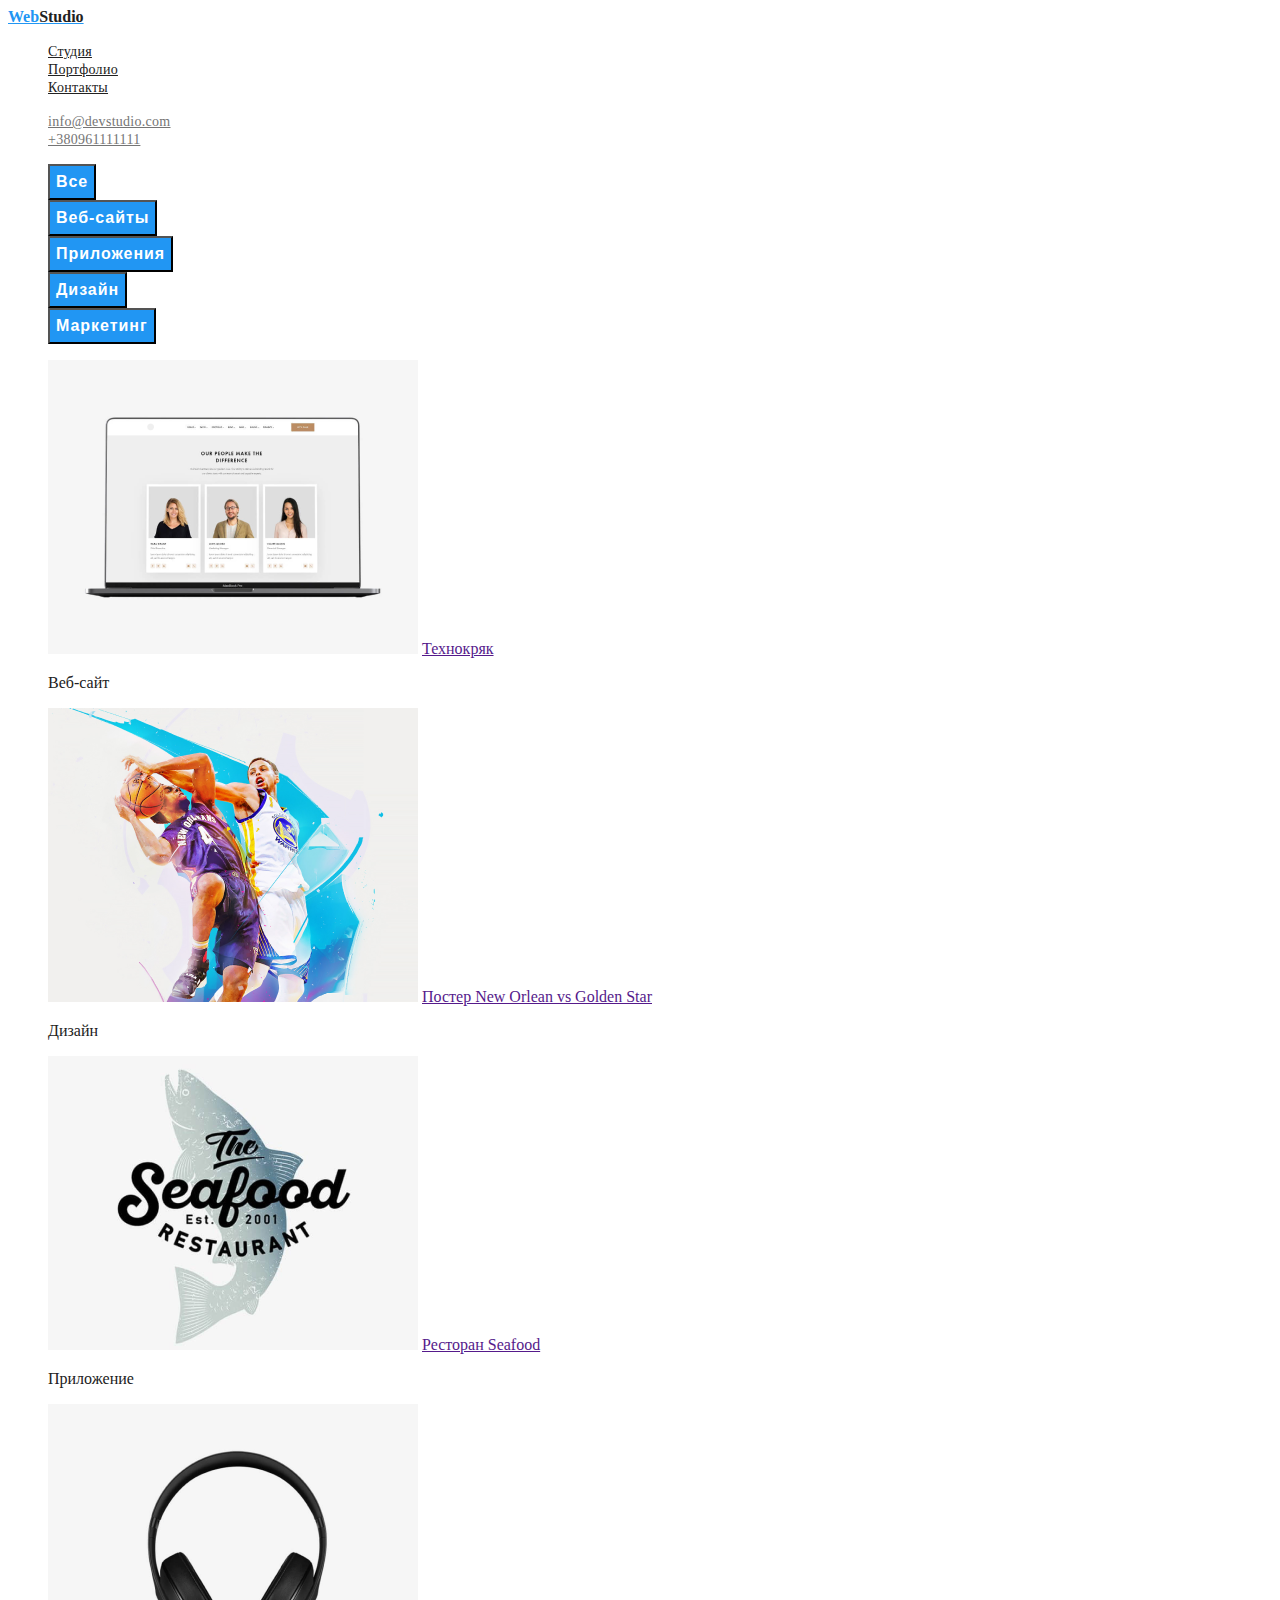
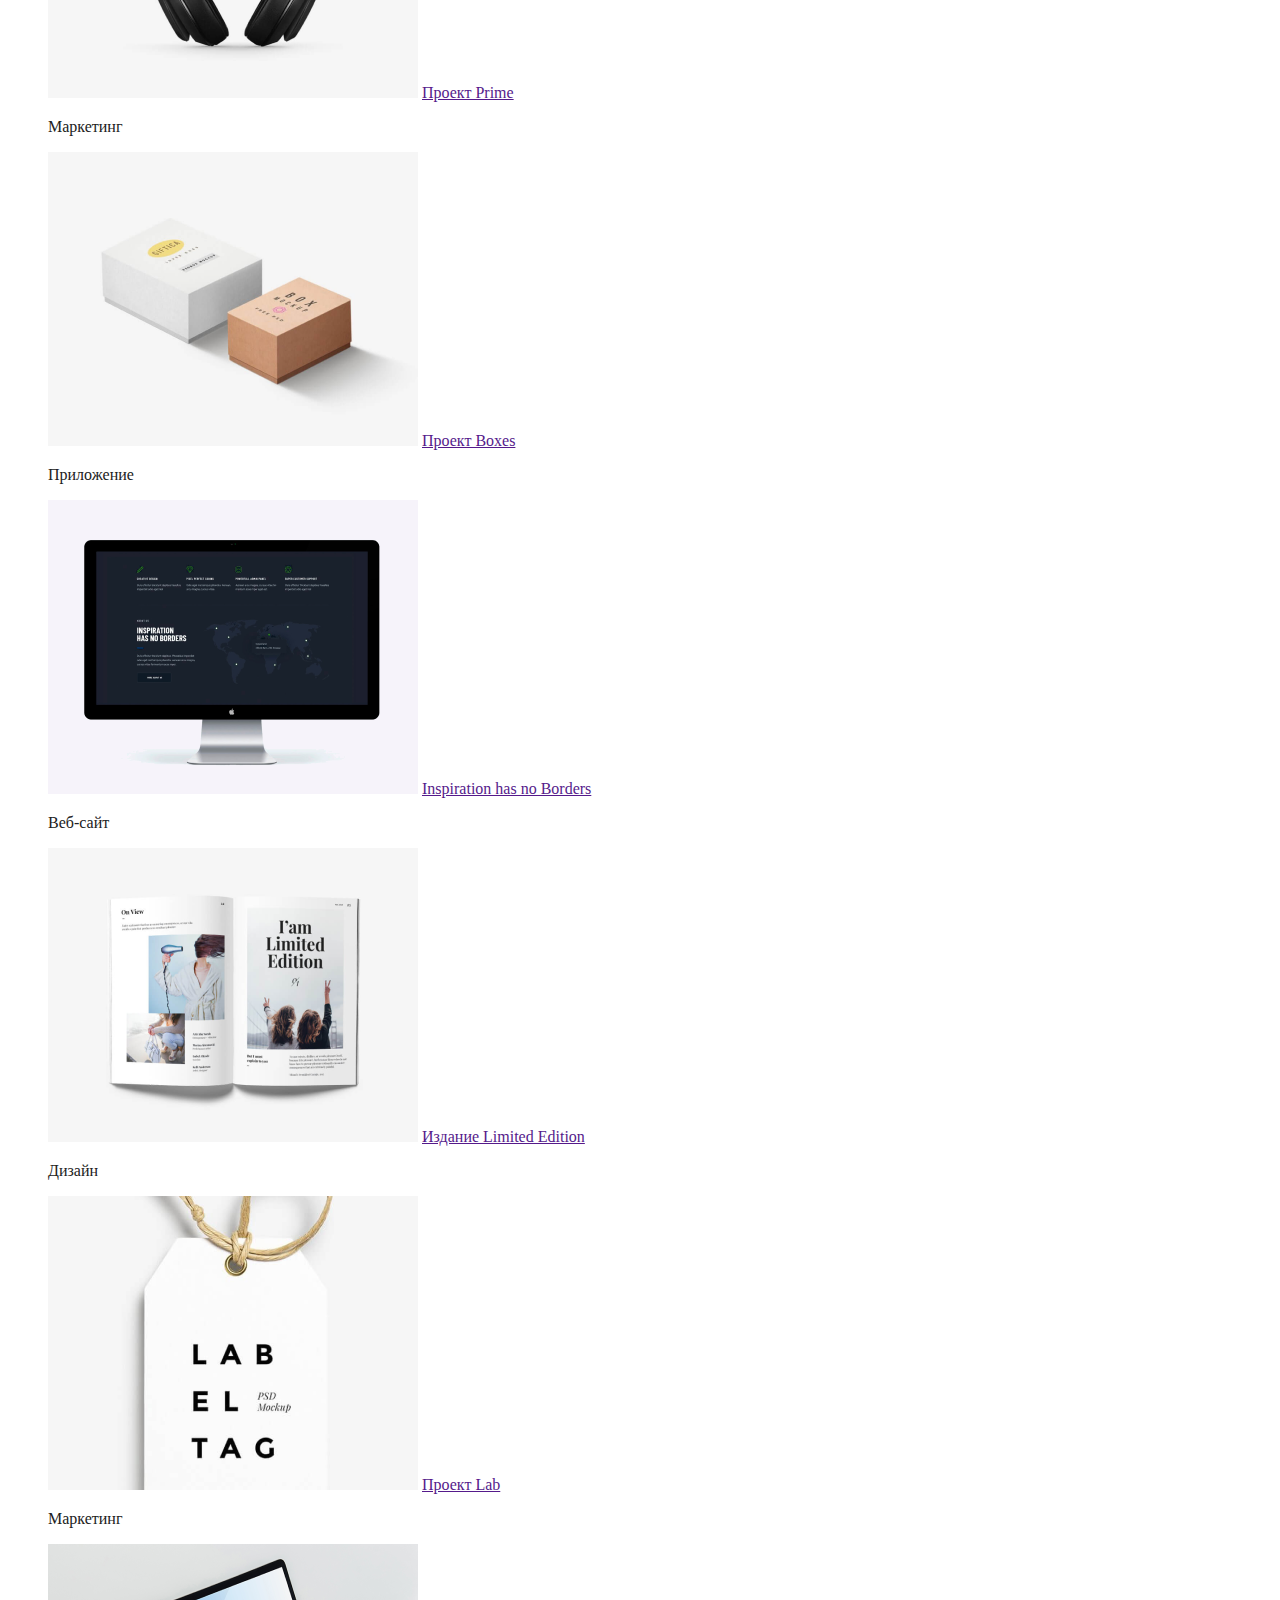
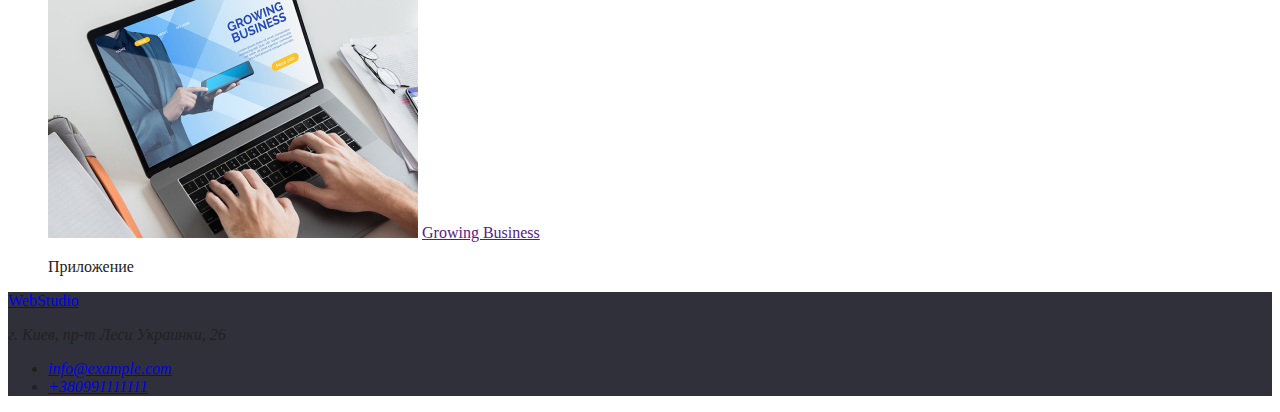
==== portfolio.html @ bc741cf6 "Update portfolio.html" ====
<!DOCTYPE html>
<html lang="ru">
  <head>
    <meta charset="UTF-8" />
    <meta http-equiv="X-UA-Compatible" content="IE=edge" />
    <meta name="viewport" content="width=device-width, initial-scale=1.0" />
    <title>Portfolio</title>
    <link rel="stylesheet" href="./css/styles.css" />
  </head>
  <body>
    <header>
      <nav>
        <a href="./index.html" class="logo-color"
          >Web<span class="header-logo">Studio</span></a
        >

        <ul class="site-nav list">
          <li><a class="link" href="">Студия</a></li>
          <li><a class="link" href="">Портфолио</a></li>
          <li><a class="link" href="">Контакты</a></li>
        </ul>
      </nav>

      <ul class="site-contacts list">
        <li>
          <a class="link" href="mailto:info@devstudio.com"
            >info@devstudio.com</a
          >
        </li>
        <li><a class="link" href="tel:+380961111111">+380961111111</a></li>
      </ul>
    </header>

    <main>
      <section>
        <ul class="buttons list">
          <li><button type="button" class="btn-portfolio">Все</button></li>
          <li>
            <button type="button" class="btn-portfolio">Веб-сайты</button>
          </li>
          <li>
            <button type="button" class="btn-portfolio">Приложения</button>
          </li>
          <li><button type="button" class="btn-portfolio">Дизайн</button></li>
          <li>
            <button type="button" class="btn-portfolio">Маркетинг</button>
          </li>
        </ul>

        <ul class="list">
          <li>
            <img
              src="./images/технокряк.png"
              alt="веб-сайт"
              width="370"
              height="294"
            />
            <a class="item-work" href="">Технокряк</a>
            <p class="text-work">Веб-сайт</p>
          </li>
          <li>
            <img
              src="./images/постер.png"
              alt="постер New Orlean vs Golden Star"
              width="370"
              height="294"
            />
            <a class="item-work" href="">Постер New Orlean vs Golden Star</a>
            <p class="text-work">Дизайн</p>
          </li>
          <li>
            <img
              src="./images/ресторан.png"
              alt="ресторан Seafood"
              width="370"
              height="294"
            />
            <a class="item-work" href="">Ресторан Seafood</a>
            <p class="text-work">Приложение</p>
          </li>

          <li>
            <img
              src="./images/проект_prime.png"
              alt="проект проект Prime"
              width="370"
              height="294"
            />
            <a class="item-work" href="">Проект Prime</a>
            <p class="text-work">Маркетинг</p>
          </li>
          <li>
            <img
              src="./images/проект_boxes.png"
              alt="проект boxes"
              width="370"
              height="294"
            />
            <a class="item-work" href="">Проект Boxes</a>
            <p class="text-work">Приложение</p>
          </li>
          <li>
            <img
              src="./images/inspiration.png"
              alt="веб-сайт"
              width="370"
              height="294"
            />
            <a class="item-work" href="">Inspiration has no Borders</a>
            <p class="text-work">Веб-сайт</p>
          </li>
          <li>
            <img
              src="./images/издание.png"
              alt="Дизайн в издании Limited Edition"
              width="370"
              height="294"
            />
            <a class="item-work" href="">Издание Limited Edition</a>
            <p class="text-work">Дизайн</p>
          </li>
          <li>
            <img
              src="./images/проект_lab.png"
              alt="маркетинг в проекте Lab"
              width="370"
              height="294"
            />
            <a class="item-work" href="">Проект Lab</a>
            <p class="text-work">Маркетинг</p>
          </li>
          <li>
            <img
              src="./images/growing.png"
              alt="Приложение Growing Business"
              width="370"
              height="294"
            />
            <a class="item-work" href="">Growing Business</a>
            <p class="text-work">Приложение</p>
          </li>
        </ul>
      </section>
    </main>

    <footer>
      <a href="./index.html">WebStudio</a>
      <address>
        <p>г. Киев, пр-т Леси Украинки, 26</p>
        <ul>
          <li><a href="mailto:info@example.com">info@example.com</a></li>
          <li><a href="tel:+380991111111">+380991111111</a></li>
        </ul>
      </address>
    </footer>
  </body>
</html>
---- css/styles.css ----
/* цвет основного текста #212121 */
/* вторичный цвет текста  #757575 */
/* белый #ffffff */
/* акцент голубой #2196F3*/
/* цвет борда с кнопкой #2F303A */
/* цвет фона команды #2F303A */

:root {
  --primary-text-color: #212121;
  --secondary-text-color: #757575;
  --white-color: #ffffff;
  --accent-color: #2196f3;
  --bord-color: #2f303a;
  --bg-color-team: #f5f4fa;
  --footer-color: rgba(255, 255, 255, 0.6);
}

body {
  background-color: #ffffff;
  color: var(--primary-text-color);
}

.list {
  list-style: none;
}

/* Header */
.header-logo {
  font-weight: bold;
  color: var(--primary-text-color);
}

.logo-color {
  font-weight: bold;
  color: var(--accent-color);
}

.site-nav .link {
  font-weight: 500;
  font-size: 14px;
  line-height: 1.14;
  letter-spacing: 0.02em;
  color: var(--primary-text-color);
}

.site-nav .link:hover,
.site-nav .link:focus {
  color: var(--accent-color);
}

.site-contacts .link {
  font-weight: 500;
  font-size: 14px;
  line-height: 1.14;
  letter-spacing: 0.02em;
  color: var(--secondary-text-color);
}
.site-contacts .link:hover,
.site-contacts .link:focus {
  color: var(--accent-color);
}

.hero {
  background-color: var(--bord-color);
}

.hero-title {
  font-weight: 900;
  font-size: 44px;
  line-height: 1.36;
  text-align: center;
  letter-spacing: 0.06em;
  text-transform: uppercase;
  color: var(--white-color);
}

/* Button */

button {
  font-weight: bold;
  font-size: 16px;
  line-height: 1.87;
  display: flex;
  align-items: center;
  text-align: center;
  letter-spacing: 00.06em;
  color: #ffffff;
  background-color: var(--accent-color);
  cursor: pointer;
}

.button:hover,
.button:focus {
  background-color: var(--accent-color);
}

.hero-btn {
  color: var(--white-color);
  background-color: var(--accent-color);
}
.features .title {
  font-weight: bold;
  font-size: 14px;
  line-height: 1.14em;
  letter-spacing: 0.03em;
  color: var(--primary-text-color);
}

.features .text {
  font-weight: bold;
  font-size: 14px;
  line-height: 1.71em;
  letter-spacing: 0.03em;
  color: var(--secondary-text-color);
}

/*Our work*/
.work .title {
  font-weight: bold;
  font-size: 36px;
  line-height: 1.16em;
  text-align: center;
  letter-spacing: 0.03em;
  color: var(--primary-text-color);
}

/* Our team*/
.team {
  background-color: var(--bg-color-team);
}

.team .title {
  font-weight: bold;
  font-size: 36px;
  line-height: 1.16em;
  text-align: center;
  letter-spacing: 0.03em;
  color: var(--primary-text-color);
}

.team .name {
  font-weight: 500;
  font-size: 16px;
  line-height: 1.18em;
  letter-spacing: 0.03em;
  text-align: center;
  color: var(--primary-text-color);
}

.team .profession {
  font-weight: normal;
  font-size: 16px;
  line-height: 1.18em;
  letter-spacing: 0.03em;
  text-align: center;
  color: var(--secondary-text-color);
}

/* Footer */

footer {
  background-color: var(--bord-color);
}

.footer-logo {
  font-weight: bold;
  color: var(--accent-color);
}
.footer-logo-color {
  font-weight: bold;
  color: var(--white-color);
}
.adress {
  font-weight: normal;
  font-size: 14px;
  line-height: 1.7em;
  letter-spacing: 0.03em;
  color: var(--white-color);
}

.footer-mail {
  font-weight: normal;
  font-size: 14px;
  line-height: 1.7em;
  letter-spacing: 0.03em;
  color: var(--footer-color);
  text-decoration: none;
}

.footer-mail:focus,
.footer-mail:hover {
  color: var(--accent-color);
}

.footer-tel {
  font-weight: normal;
  font-size: 14px;
  line-height: 1.7em;
  letter-spacing: 0.03em;
  color: var(--footer-color);
  text-decoration: none;
}

.footer-tel:focus,
.footer-tel:hover {
  color: var(--accent-color);
}
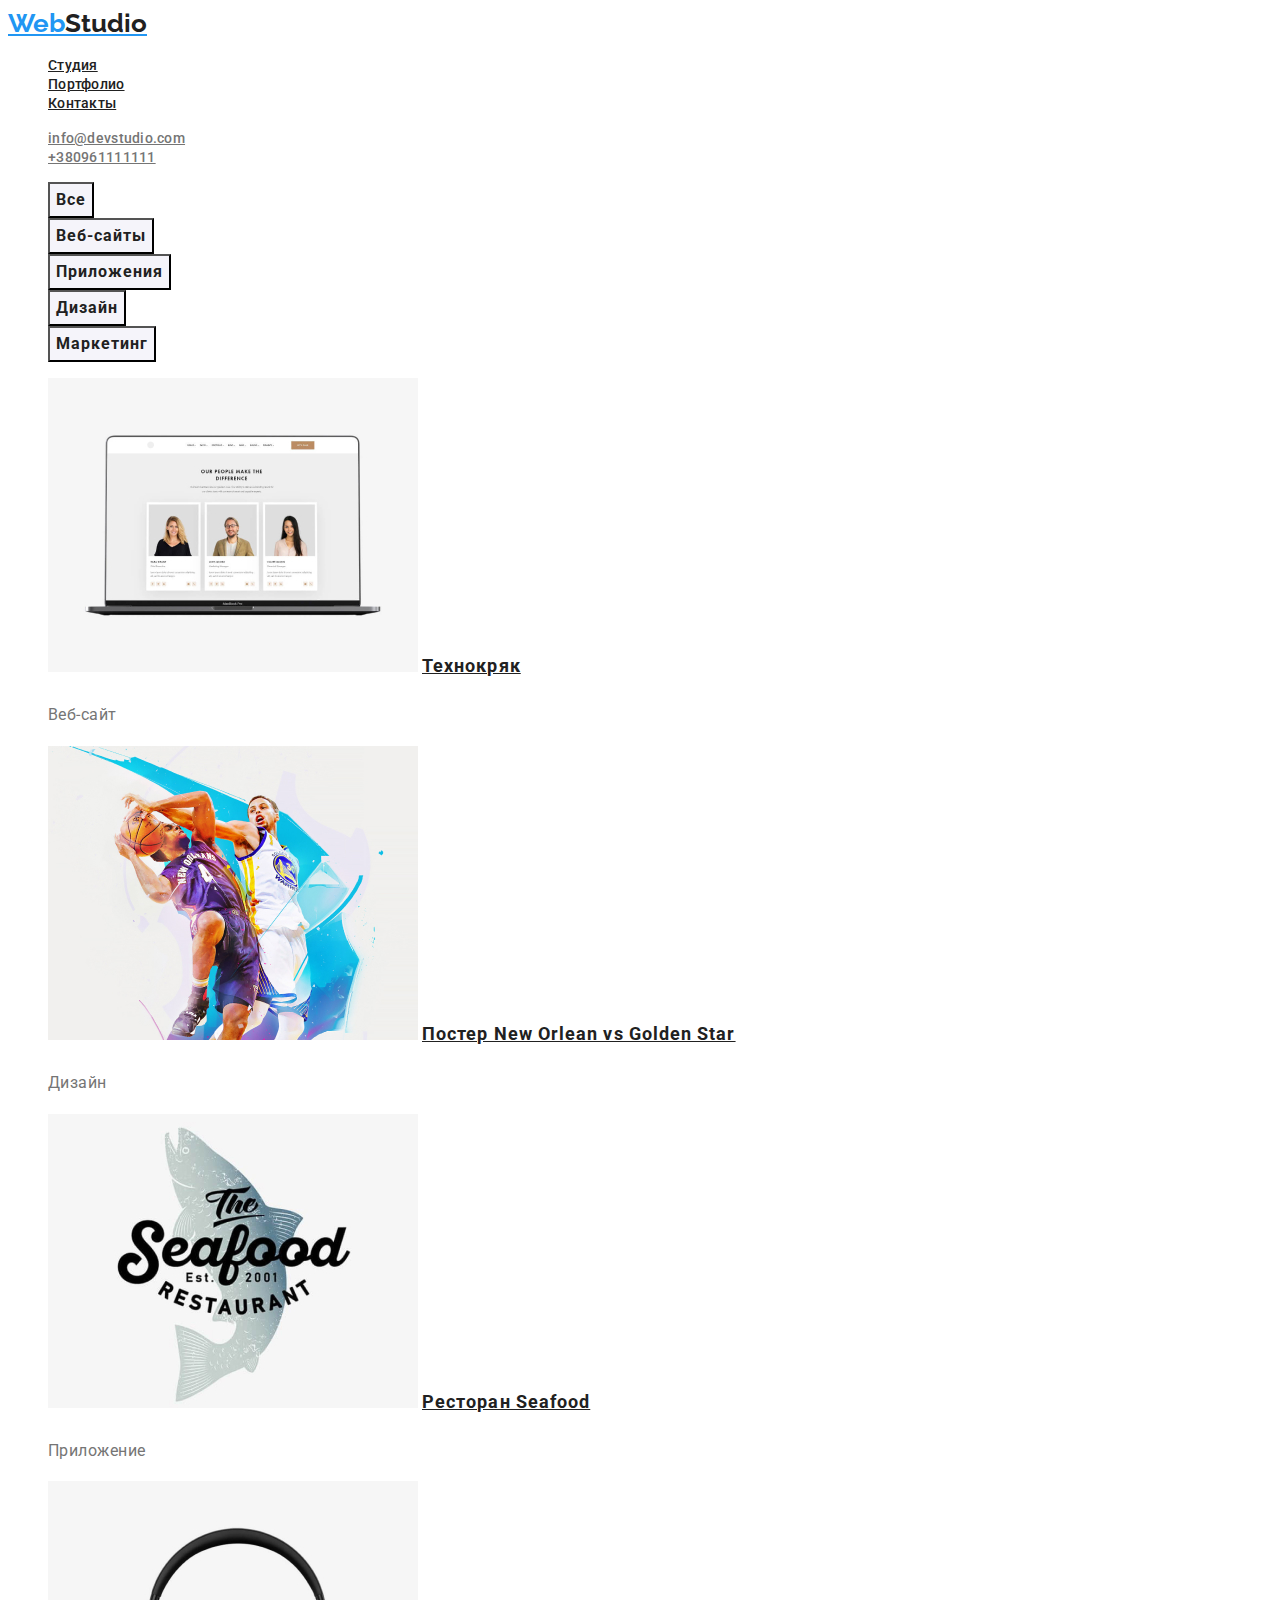
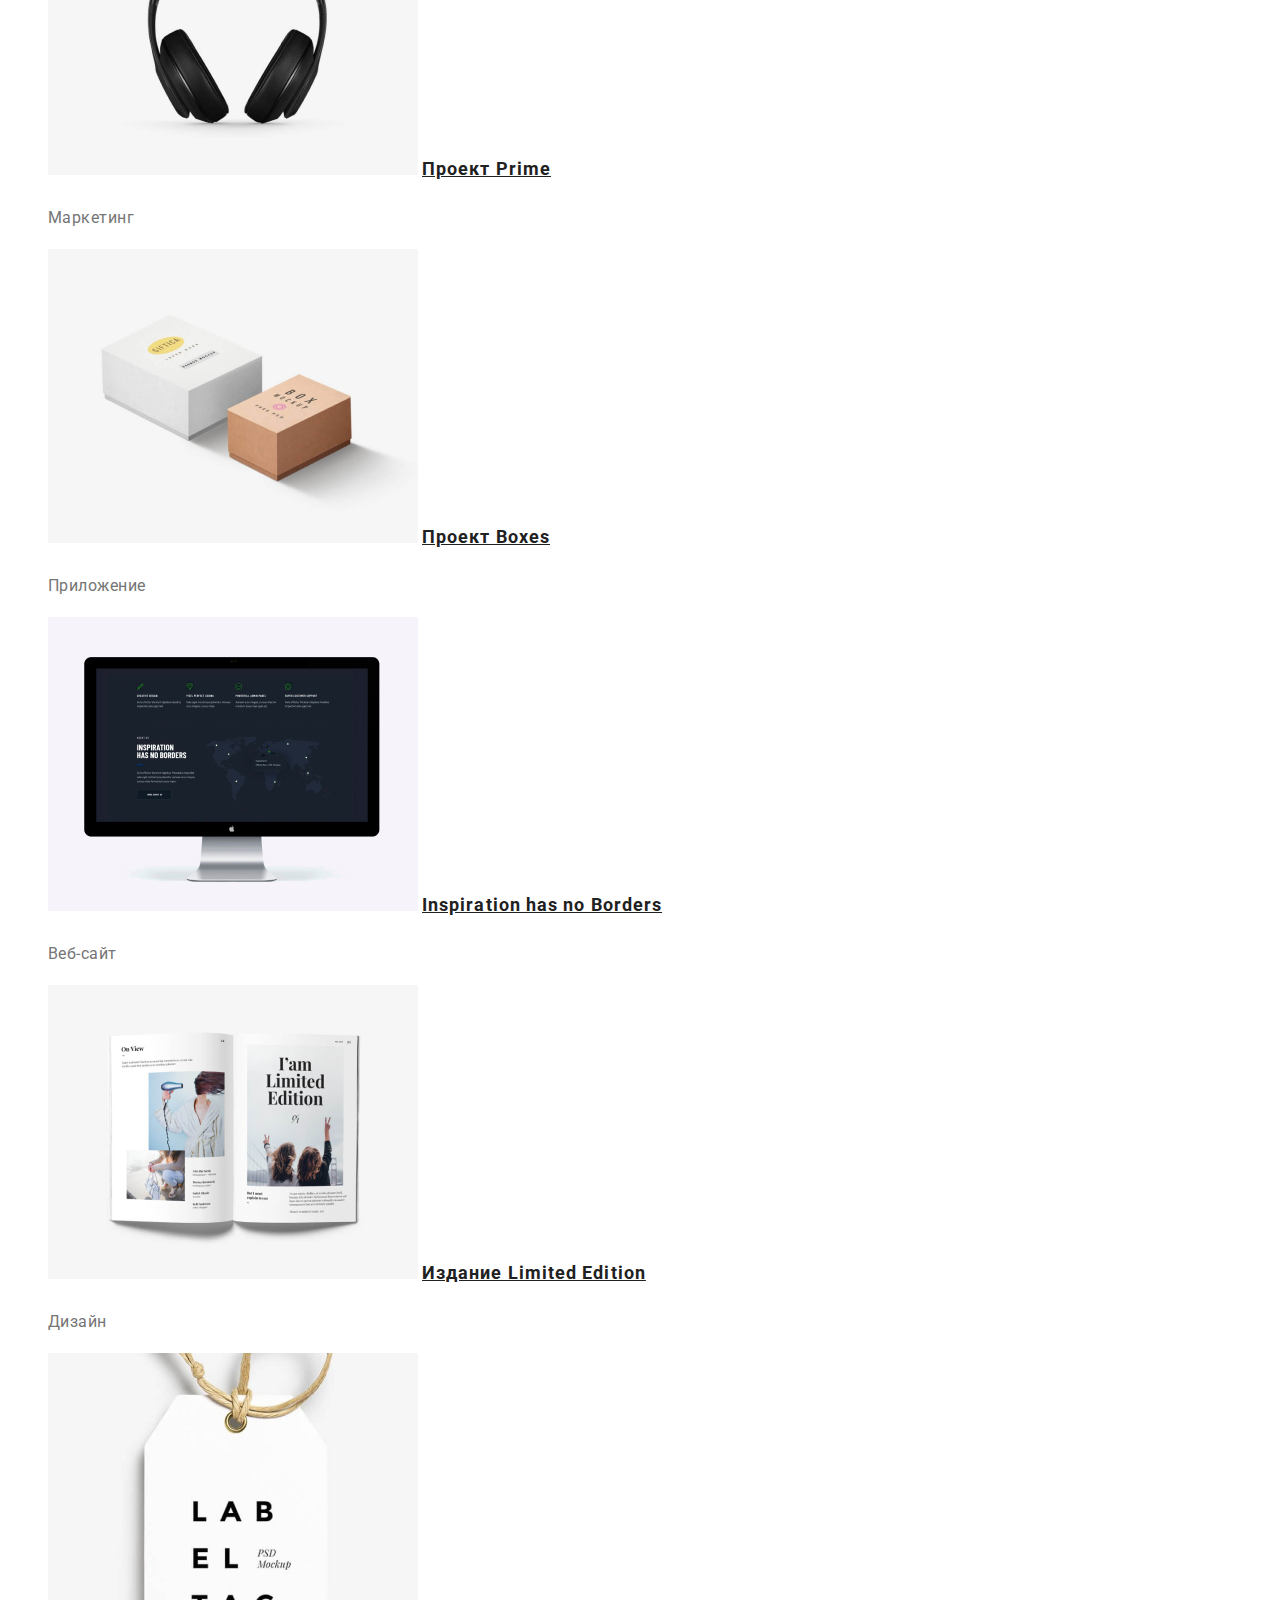
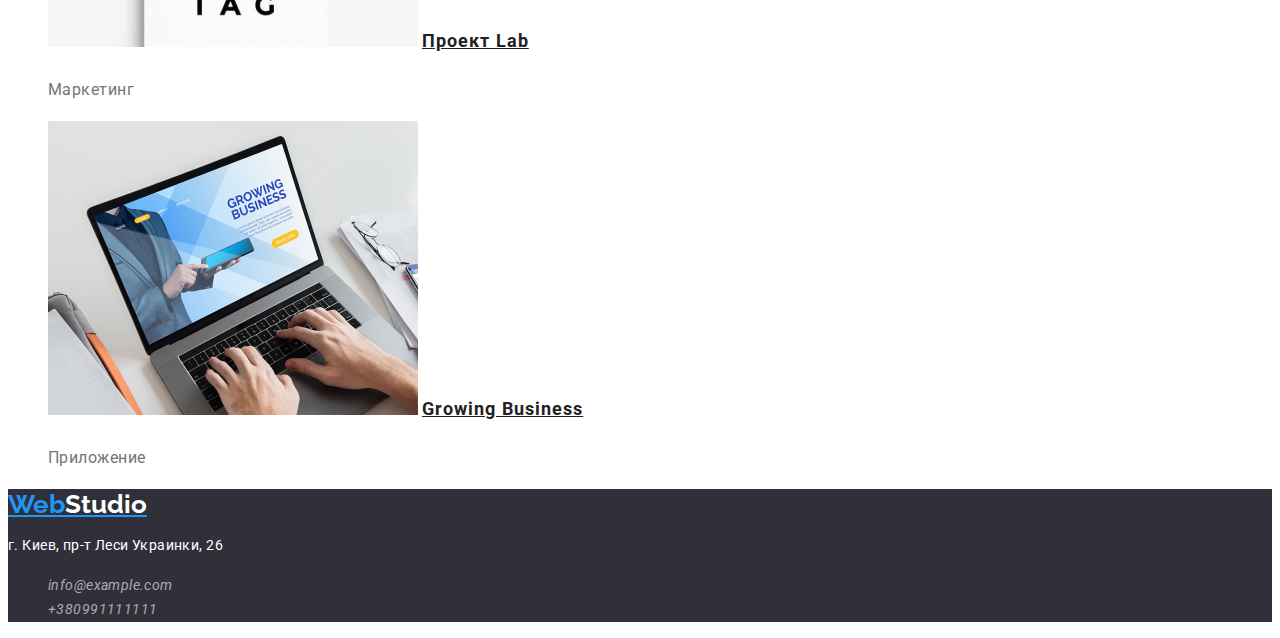
==== commit bfa8eaa3: "изменены картинки" ====
--- a/portfolio.html
+++ b/portfolio.html
@@ -6,6 +6,7 @@
     <meta name="viewport" content="width=device-width, initial-scale=1.0" />
     <title>Portfolio</title>
     <link rel="stylesheet" href="./css/styles.css" />
+    <link href="https://fonts.googleapis.com/css2?family=Raleway:wght@700&family=Roboto:wght@400;500;700;900&display=swap" rel="stylesheet">
   </head>
   <body>
     <header>
@@ -50,7 +51,7 @@
         <ul class="list">
           <li>
             <img
-              src="./images/технокряк.png"
+              src="./images/технокряк.jpg"
               alt="веб-сайт"
               width="370"
               height="294"
@@ -60,7 +61,7 @@
           </li>
           <li>
             <img
-              src="./images/постер.png"
+              src="./images/постер.jpg"
               alt="постер New Orlean vs Golden Star"
               width="370"
               height="294"
@@ -70,7 +71,7 @@
           </li>
           <li>
             <img
-              src="./images/ресторан.png"
+              src="./images/ресторан.jpg"
               alt="ресторан Seafood"
               width="370"
               height="294"
@@ -81,7 +82,7 @@
 
           <li>
             <img
-              src="./images/проект_prime.png"
+              src="./images/проект_prime.jpg"
               alt="проект проект Prime"
               width="370"
               height="294"
@@ -91,7 +92,7 @@
           </li>
           <li>
             <img
-              src="./images/проект_boxes.png"
+              src="./images/проект_boxes.jpg"
               alt="проект boxes"
               width="370"
               height="294"
@@ -101,7 +102,7 @@
           </li>
           <li>
             <img
-              src="./images/inspiration.png"
+              src="./images/inspiration.jpg"
               alt="веб-сайт"
               width="370"
               height="294"
@@ -111,7 +112,7 @@
           </li>
           <li>
             <img
-              src="./images/издание.png"
+              src="./images/издание.jpg"
               alt="Дизайн в издании Limited Edition"
               width="370"
               height="294"
@@ -121,7 +122,7 @@
           </li>
           <li>
             <img
-              src="./images/проект_lab.png"
+              src="./images/проект_lab.jpg"
               alt="маркетинг в проекте Lab"
               width="370"
               height="294"
@@ -131,7 +132,7 @@
           </li>
           <li>
             <img
-              src="./images/growing.png"
+              src="./images/growing.jpg"
               alt="Приложение Growing Business"
               width="370"
               height="294"
@@ -144,12 +145,14 @@
     </main>
 
     <footer>
-      <a href="./index.html">WebStudio</a>
+      <a href="./index.html" class="footer-logo"
+        >Web<span class="footer-logo-color">Studio</span></a
+      >
       <address>
-        <p>г. Киев, пр-т Леси Украинки, 26</p>
-        <ul>
-          <li><a href="mailto:info@example.com">info@example.com</a></li>
-          <li><a href="tel:+380991111111">+380991111111</a></li>
+        <p class="adress">г. Киев, пр-т Леси Украинки, 26</p>
+        <ul class="list">
+          <li><a class="footer-mail href="mailto:info@example.com">info@example.com</a></li>
+          <li><a class="footer-tel href="tel:+380991111111">+380991111111</a></li>
         </ul>
       </address>
     </footer>
--- a/css/styles.css
+++ b/css/styles.css
@@ -18,6 +18,7 @@
 body {
   background-color: #ffffff;
   color: var(--primary-text-color);
+  font-family: Roboto, sans-serif;
 }
 
 .list {
@@ -26,12 +27,18 @@
 
 /* Header */
 .header-logo {
-  font-weight: bold;
+  font-family: Raleway, sans-serif;
+  font-weight: 700;
+  font-size: 26px;
+  line-height: 1.2;
   color: var(--primary-text-color);
 }
 
 .logo-color {
-  font-weight: bold;
+  font-family: Raleway, sans-serif;
+  font-weight: 700;
+  font-size: 26px;
+  line-height: 1.2;
   color: var(--accent-color);
 }
 
@@ -77,13 +84,14 @@
 /* Button */
 
 button {
+  font-family: Roboto, sans-serif;
   font-weight: bold;
   font-size: 16px;
   line-height: 1.87;
   display: flex;
   align-items: center;
   text-align: center;
-  letter-spacing: 00.06em;
+  letter-spacing: 0.06em;
   color: #ffffff;
   background-color: var(--accent-color);
   cursor: pointer;
@@ -94,20 +102,32 @@
   background-color: var(--accent-color);
 }
 
+.btn-portfolio {
+  color: var(--primary-text-color);
+  background-color: var(--bg-color-team);
+}
+
+.btn-portfolio:hover,
+.btn-portfolio:focus {
+  background-color: var(--accent-color);
+}
+
 .hero-btn {
   color: var(--white-color);
   background-color: var(--accent-color);
 }
+
 .features .title {
-  font-weight: bold;
-  font-size: 14px;
-  line-height: 1.14em;
-  letter-spacing: 0.03em;
-  color: var(--primary-text-color);
+  font-weight: 700;
+  font-size: 14px;
+  line-height: 1.14;
+  letter-spacing: 0.03em;
+  color: var(--primary-text-color);
+  text-transform: uppercase;
 }
 
 .features .text {
-  font-weight: bold;
+  font-weight: normal;
   font-size: 14px;
   line-height: 1.71em;
   letter-spacing: 0.03em;
@@ -116,7 +136,7 @@
 
 /*Our work*/
 .work .title {
-  font-weight: bold;
+  font-weight: 700;
   font-size: 36px;
   line-height: 1.16em;
   text-align: center;
@@ -130,9 +150,9 @@
 }
 
 .team .title {
-  font-weight: bold;
+  font-weight: 700;
   font-size: 36px;
-  line-height: 1.16em;
+  line-height: 1.16;
   text-align: center;
   letter-spacing: 0.03em;
   color: var(--primary-text-color);
@@ -141,7 +161,7 @@
 .team .name {
   font-weight: 500;
   font-size: 16px;
-  line-height: 1.18em;
+  line-height: 1.18;
   letter-spacing: 0.03em;
   text-align: center;
   color: var(--primary-text-color);
@@ -150,7 +170,7 @@
 .team .profession {
   font-weight: normal;
   font-size: 16px;
-  line-height: 1.18em;
+  line-height: 1.18;
   letter-spacing: 0.03em;
   text-align: center;
   color: var(--secondary-text-color);
@@ -163,7 +183,10 @@
 }
 
 .footer-logo {
-  font-weight: bold;
+  font-family: Raleway, sans-serif;
+  font-weight: 700;
+  font-size: 26px;
+  line-height: 1.2;
   color: var(--accent-color);
 }
 .footer-logo-color {
@@ -171,15 +194,16 @@
   color: var(--white-color);
 }
 .adress {
+  font-style: normal;
   font-weight: normal;
   font-size: 14px;
-  line-height: 1.7em;
+  line-height: 1.7;
   letter-spacing: 0.03em;
   color: var(--white-color);
 }
 
 .footer-mail {
-  font-weight: normal;
+  font-weight: 400;
   font-size: 14px;
   line-height: 1.7em;
   letter-spacing: 0.03em;
@@ -193,7 +217,7 @@
 }
 
 .footer-tel {
-  font-weight: normal;
+  font-weight: 400;
   font-size: 14px;
   line-height: 1.7em;
   letter-spacing: 0.03em;
@@ -205,3 +229,21 @@
 .footer-tel:hover {
   color: var(--accent-color);
 }
+
+/* Portfolio CSS */
+
+.item-work {
+  font-weight: 700;
+  font-size: 18px;
+  line-height: 2;
+  letter-spacing: 0.06em;
+  color: var(--primary-text-color);
+}
+
+.text-work {
+  font-weight: 400;
+  font-size: 16px;
+  line-height: 1.87em;
+  letter-spacing: 0.03em;
+  color: var(--secondary-text-color);
+}
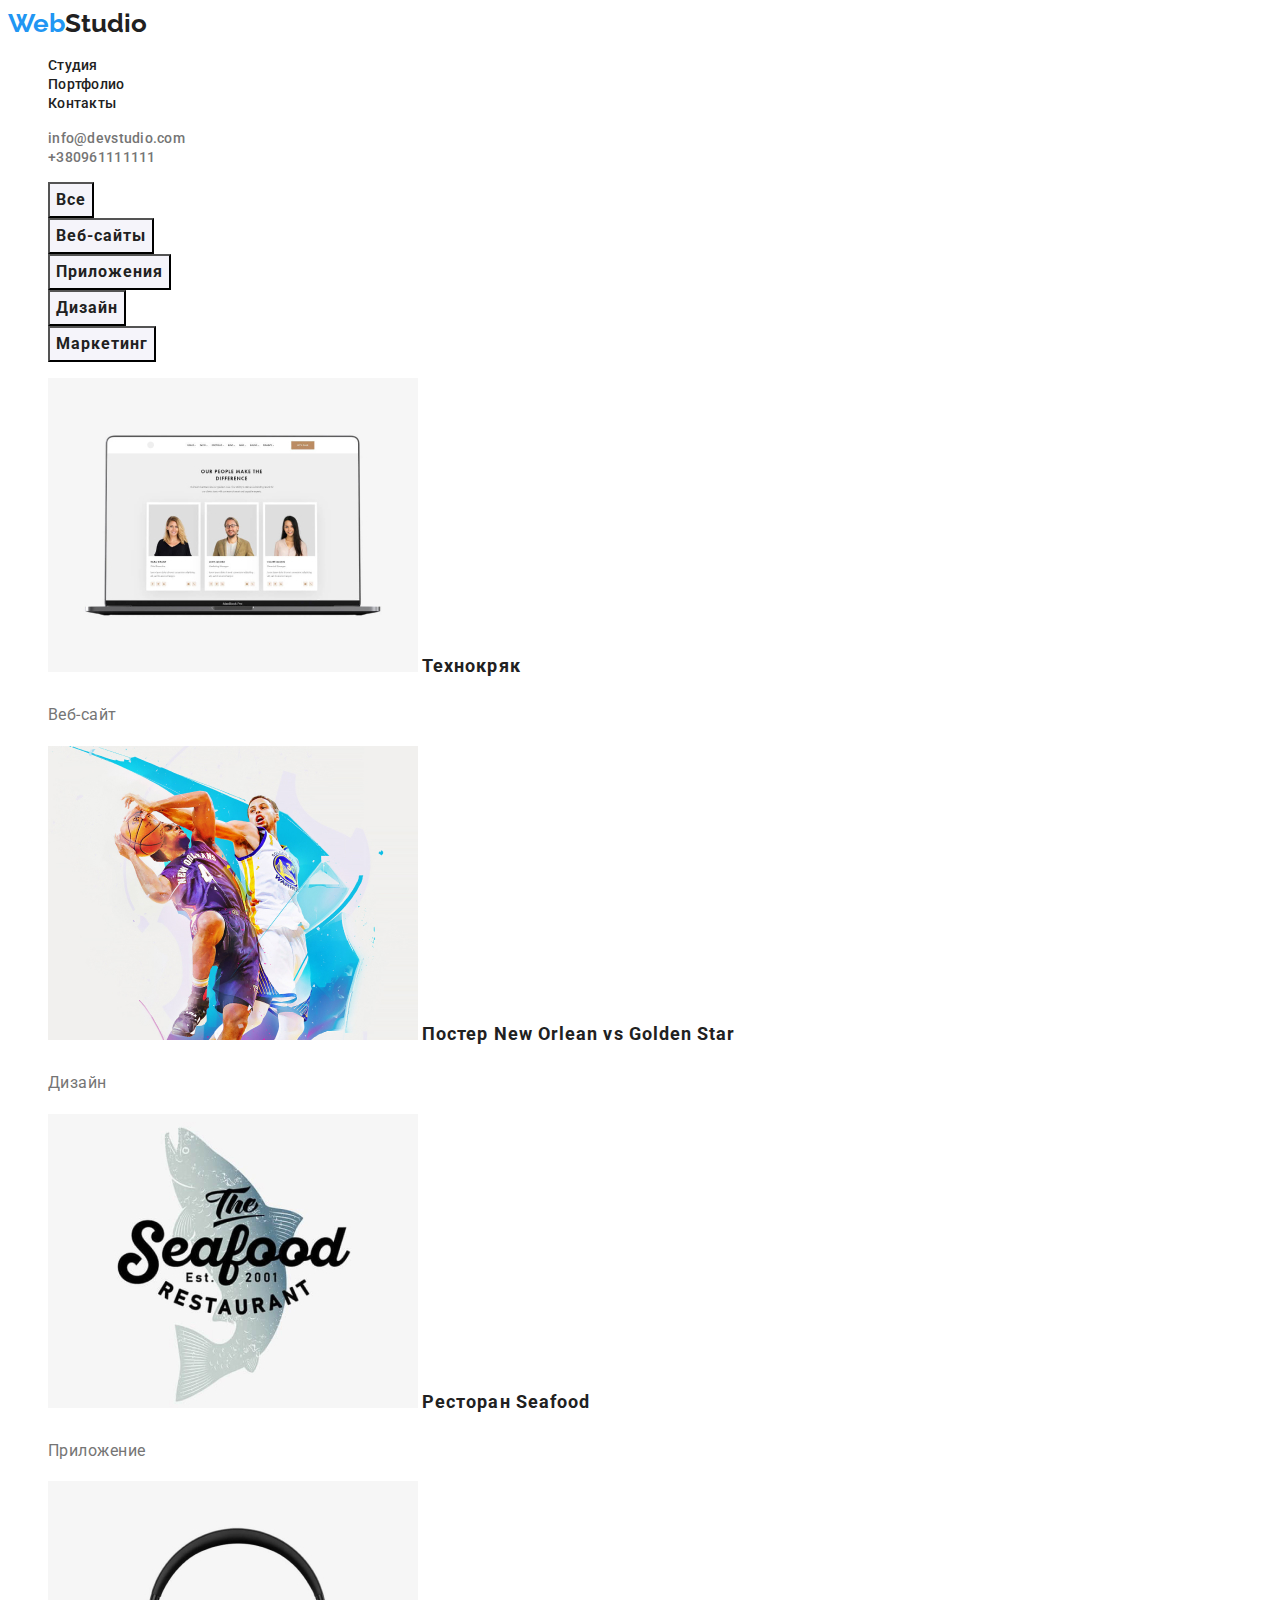
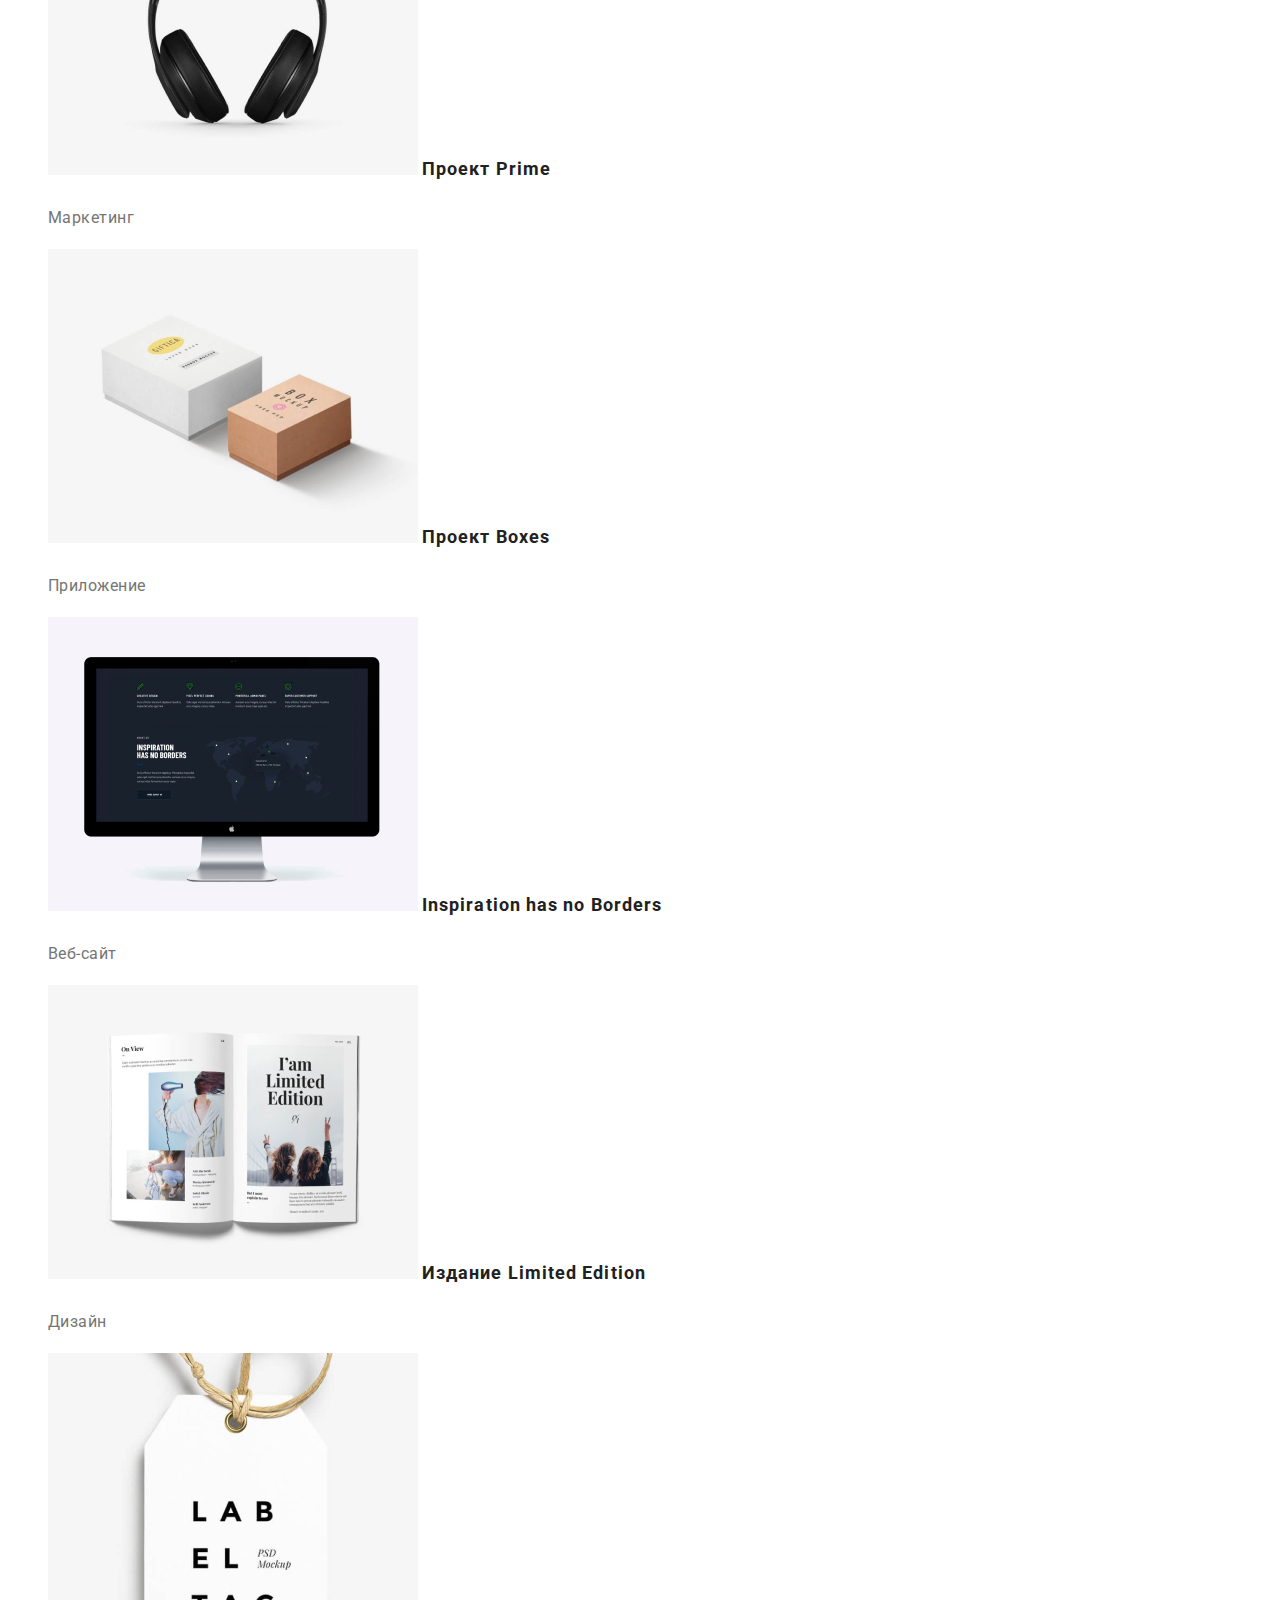
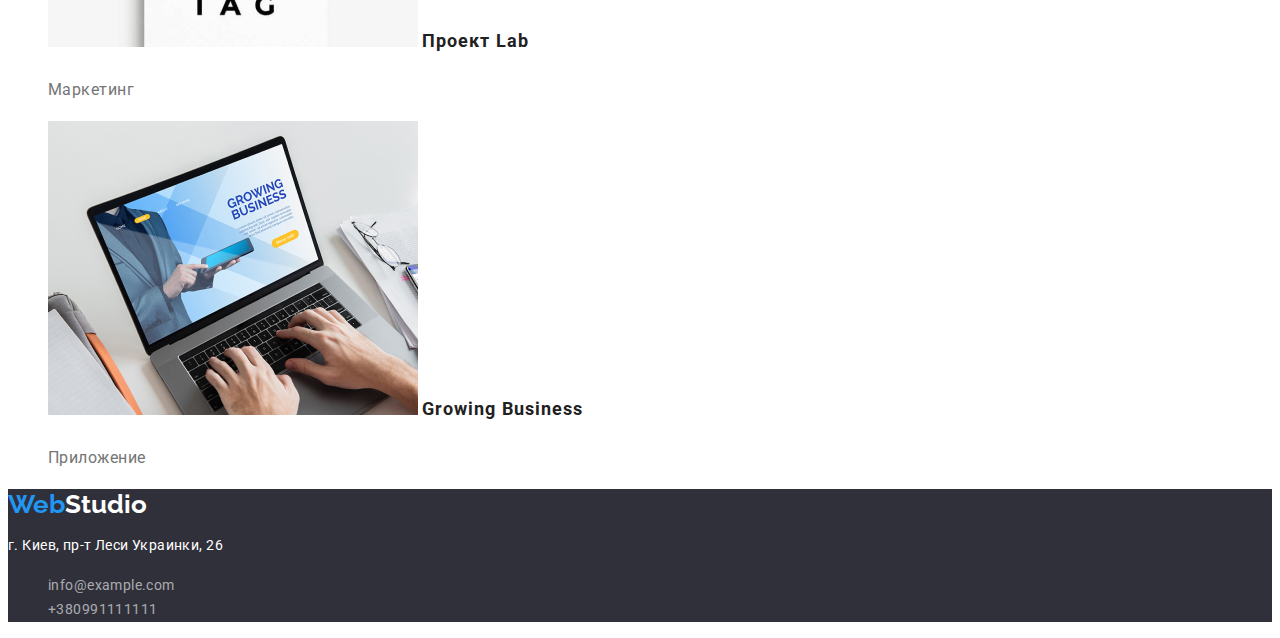
==== commit bb2c3723: "правки по курсиву, подчеркиваниям" ====
--- a/portfolio.html
+++ b/portfolio.html
@@ -6,7 +6,10 @@
     <meta name="viewport" content="width=device-width, initial-scale=1.0" />
     <title>Portfolio</title>
     <link rel="stylesheet" href="./css/styles.css" />
-    <link href="https://fonts.googleapis.com/css2?family=Raleway:wght@700&family=Roboto:wght@400;500;700;900&display=swap" rel="stylesheet">
+    <link
+      href="https://fonts.googleapis.com/css2?family=Raleway:wght@700&family=Roboto:wght@400;500;700;900&display=swap"
+      rel="stylesheet"
+    />
   </head>
   <body>
     <header>
@@ -16,7 +19,7 @@
         >
 
         <ul class="site-nav list">
-          <li><a class="link" href="">Студия</a></li>
+          <li><a class="link" href="./index.html">Студия</a></li>
           <li><a class="link" href="">Портфолио</a></li>
           <li><a class="link" href="">Контакты</a></li>
         </ul>
@@ -151,8 +154,14 @@
       <address>
         <p class="adress">г. Киев, пр-т Леси Украинки, 26</p>
         <ul class="list">
-          <li><a class="footer-mail href="mailto:info@example.com">info@example.com</a></li>
-          <li><a class="footer-tel href="tel:+380991111111">+380991111111</a></li>
+          <li>
+            <a class="footer-mail" href="mailto:info@example.com"
+              >info@example.com</a
+            >
+          </li>
+          <li>
+            <a class="footer-tel" href="tel:+380991111111">+380991111111</a>
+          </li>
         </ul>
       </address>
     </footer>
--- a/css/styles.css
+++ b/css/styles.css
@@ -203,6 +203,7 @@
 }
 
 .footer-mail {
+  font-style: normal;
   font-weight: 400;
   font-size: 14px;
   line-height: 1.7em;
@@ -217,6 +218,7 @@
 }
 
 .footer-tel {
+  font-style: normal;
   font-weight: 400;
   font-size: 14px;
   line-height: 1.7em;
@@ -247,3 +249,7 @@
   letter-spacing: 0.03em;
   color: var(--secondary-text-color);
 }
+
+a {
+  text-decoration: none;
+}
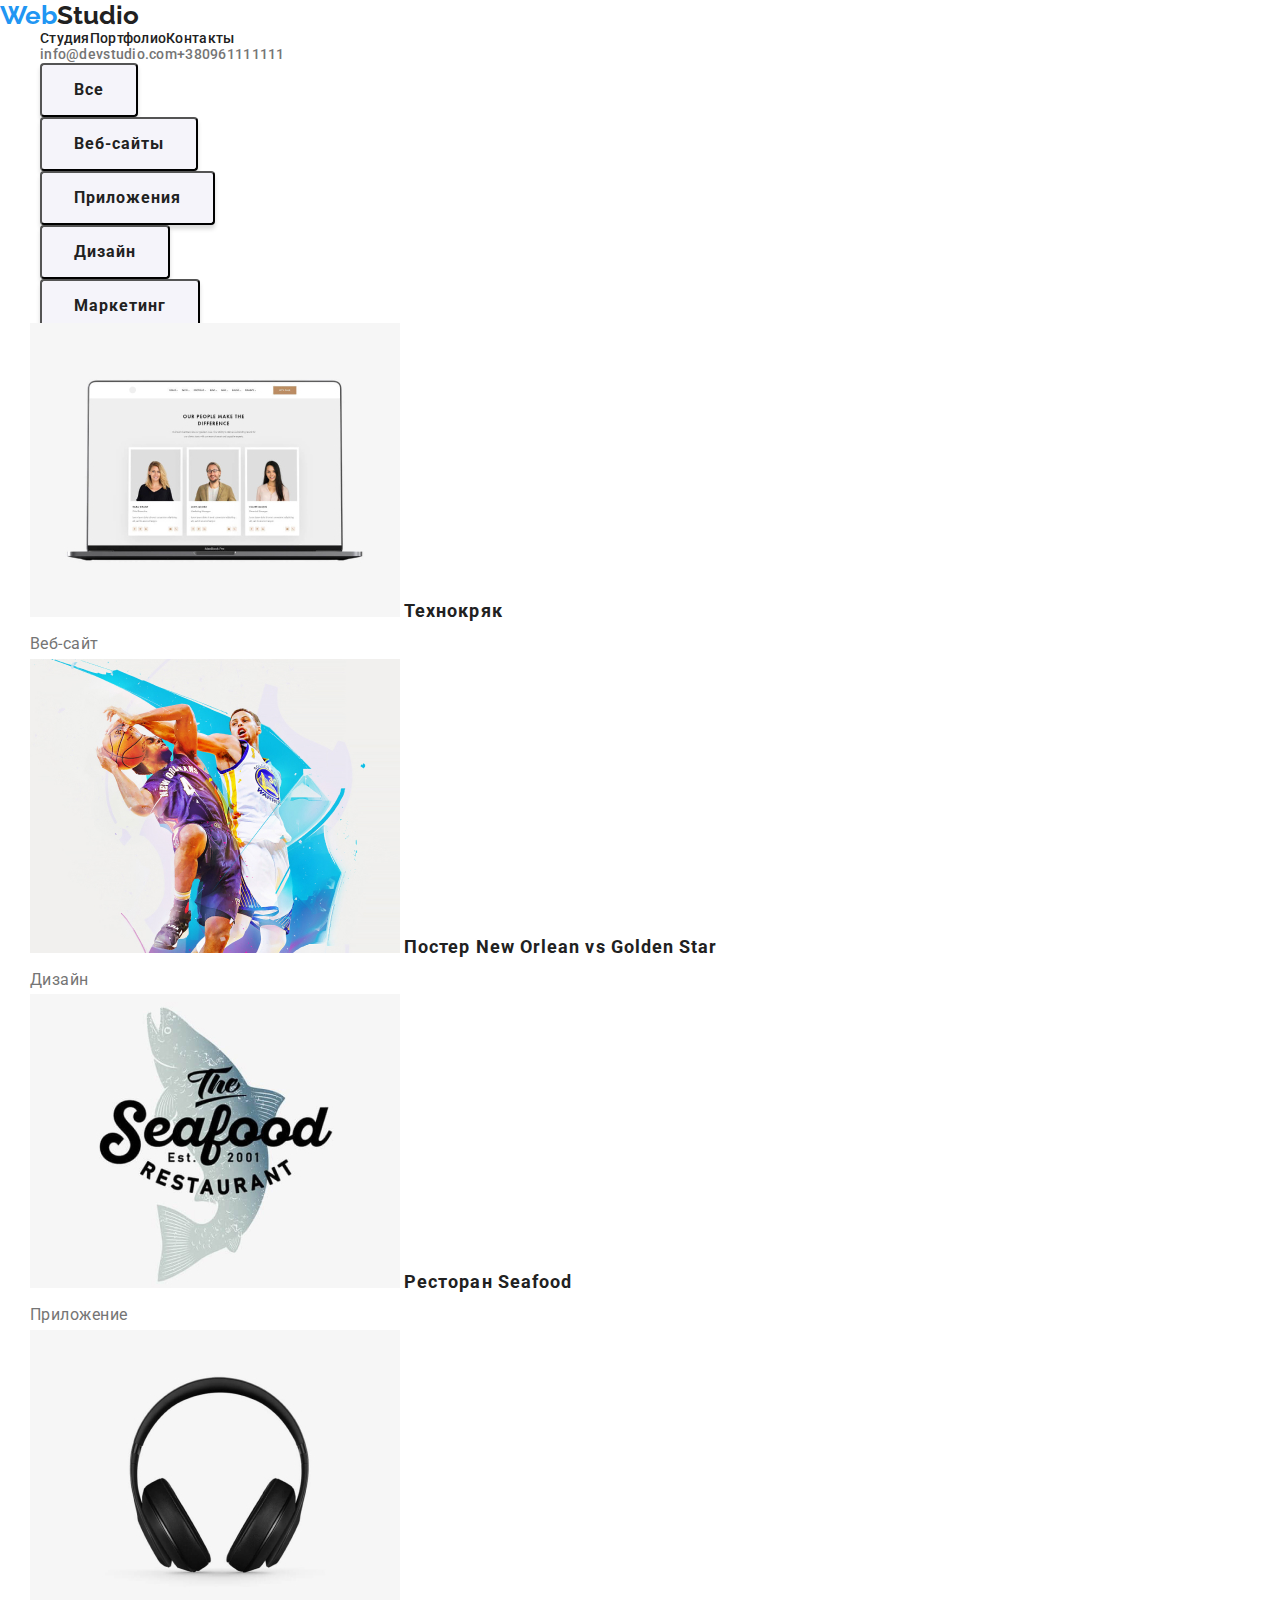
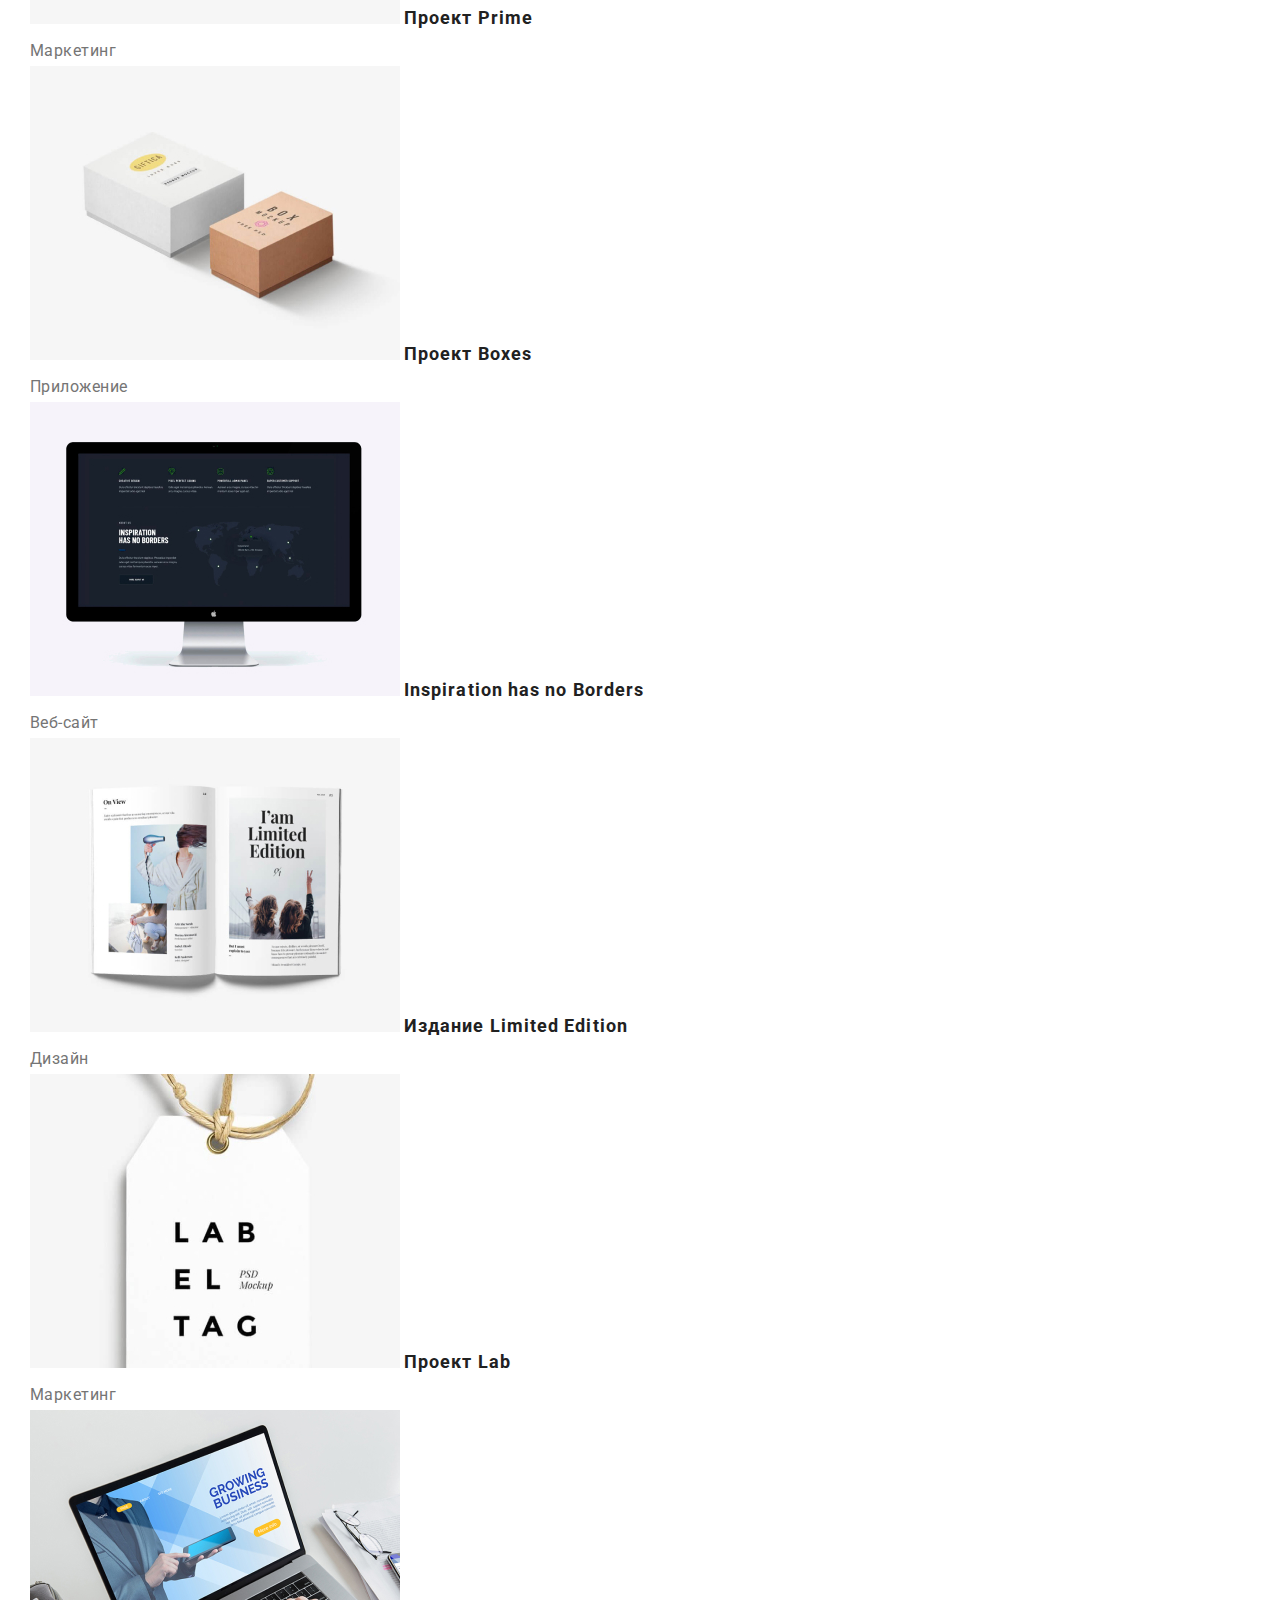
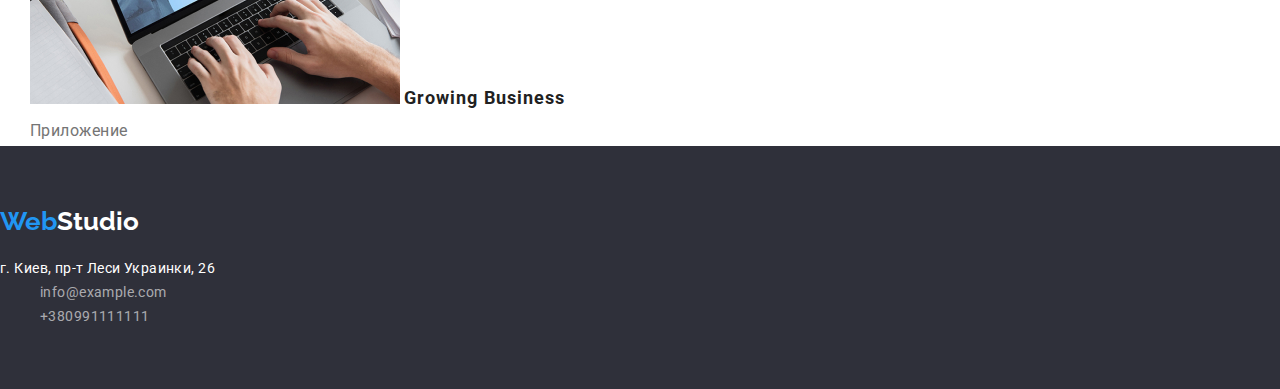
==== commit b3b15d46: "Update portfolio.html" ====
--- a/portfolio.html
+++ b/portfolio.html
@@ -5,6 +5,10 @@
     <meta http-equiv="X-UA-Compatible" content="IE=edge" />
     <meta name="viewport" content="width=device-width, initial-scale=1.0" />
     <title>Portfolio</title>
+    <link
+      rel="stylesheet"
+      href="https://cdnjs.cloudflare.com/ajax/libs/modern-normalize/1.1.0/modern-normalize.min.css"
+    />
     <link rel="stylesheet" href="./css/styles.css" />
     <link
       href="https://fonts.googleapis.com/css2?family=Raleway:wght@700&family=Roboto:wght@400;500;700;900&display=swap"
@@ -51,99 +55,101 @@
           </li>
         </ul>
 
-        <ul class="list">
-          <li>
-            <img
-              src="./images/технокряк.jpg"
-              alt="веб-сайт"
-              width="370"
-              height="294"
-            />
-            <a class="item-work" href="">Технокряк</a>
-            <p class="text-work">Веб-сайт</p>
-          </li>
-          <li>
-            <img
-              src="./images/постер.jpg"
-              alt="постер New Orlean vs Golden Star"
-              width="370"
-              height="294"
-            />
-            <a class="item-work" href="">Постер New Orlean vs Golden Star</a>
-            <p class="text-work">Дизайн</p>
-          </li>
-          <li>
-            <img
-              src="./images/ресторан.jpg"
-              alt="ресторан Seafood"
-              width="370"
-              height="294"
-            />
-            <a class="item-work" href="">Ресторан Seafood</a>
-            <p class="text-work">Приложение</p>
-          </li>
+        <div class="card-set">
+          <ul class="list">
+            <li class="item">
+              <img
+                src="./images/технокряк.jpg"
+                alt="веб-сайт"
+                width="370"
+                height="294"
+              />
+              <a class="item-work" href="">Технокряк</a>
+              <p class="text-work">Веб-сайт</p>
+            </li>
+            <li class="item">
+              <img
+                src="./images/постер.jpg"
+                alt="постер New Orlean vs Golden Star"
+                width="370"
+                height="294"
+              />
+              <a class="item-work" href="">Постер New Orlean vs Golden Star</a>
+              <p class="text-work">Дизайн</p>
+            </li>
+            <li class="item">
+              <img
+                src="./images/ресторан.jpg"
+                alt="ресторан Seafood"
+                width="370"
+                height="294"
+              />
+              <a class="item-work" href="">Ресторан Seafood</a>
+              <p class="text-work">Приложение</p>
+            </li>
 
-          <li>
-            <img
-              src="./images/проект_prime.jpg"
-              alt="проект проект Prime"
-              width="370"
-              height="294"
-            />
-            <a class="item-work" href="">Проект Prime</a>
-            <p class="text-work">Маркетинг</p>
-          </li>
-          <li>
-            <img
-              src="./images/проект_boxes.jpg"
-              alt="проект boxes"
-              width="370"
-              height="294"
-            />
-            <a class="item-work" href="">Проект Boxes</a>
-            <p class="text-work">Приложение</p>
-          </li>
-          <li>
-            <img
-              src="./images/inspiration.jpg"
-              alt="веб-сайт"
-              width="370"
-              height="294"
-            />
-            <a class="item-work" href="">Inspiration has no Borders</a>
-            <p class="text-work">Веб-сайт</p>
-          </li>
-          <li>
-            <img
-              src="./images/издание.jpg"
-              alt="Дизайн в издании Limited Edition"
-              width="370"
-              height="294"
-            />
-            <a class="item-work" href="">Издание Limited Edition</a>
-            <p class="text-work">Дизайн</p>
-          </li>
-          <li>
-            <img
-              src="./images/проект_lab.jpg"
-              alt="маркетинг в проекте Lab"
-              width="370"
-              height="294"
-            />
-            <a class="item-work" href="">Проект Lab</a>
-            <p class="text-work">Маркетинг</p>
-          </li>
-          <li>
-            <img
-              src="./images/growing.jpg"
-              alt="Приложение Growing Business"
-              width="370"
-              height="294"
-            />
-            <a class="item-work" href="">Growing Business</a>
-            <p class="text-work">Приложение</p>
-          </li>
-        </ul>
+            <li class="item">
+              <img
+                src="./images/проект_prime.jpg"
+                alt="проект проект Prime"
+                width="370"
+                height="294"
+              />
+              <a class="item-work" href="">Проект Prime</a>
+              <p class="text-work">Маркетинг</p>
+            </li>
+            <li class="item">
+              <img
+                src="./images/проект_boxes.jpg"
+                alt="проект boxes"
+                width="370"
+                height="294"
+              />
+              <a class="item-work" href="">Проект Boxes</a>
+              <p class="text-work">Приложение</p>
+            </li>
+            <li class="item">
+              <img
+                src="./images/inspiration.jpg"
+                alt="веб-сайт"
+                width="370"
+                height="294"
+              />
+              <a class="item-work" href="">Inspiration has no Borders</a>
+              <p class="text-work">Веб-сайт</p>
+            </li>
+            <li class="item">
+              <img
+                src="./images/издание.jpg"
+                alt="Дизайн в издании Limited Edition"
+                width="370"
+                height="294"
+              />
+              <a class="item-work" href="">Издание Limited Edition</a>
+              <p class="text-work">Дизайн</p>
+            </li>
+            <li class="item">
+              <img
+                src="./images/проект_lab.jpg"
+                alt="маркетинг в проекте Lab"
+                width="370"
+                height="294"
+              />
+              <a class="item-work" href="">Проект Lab</a>
+              <p class="text-work">Маркетинг</p>
+            </li>
+            <li class="item">
+              <img
+                src="./images/growing.jpg"
+                alt="Приложение Growing Business"
+                width="370"
+                height="294"
+              />
+              <a class="item-work" href="">Growing Business</a>
+              <p class="text-work">Приложение</p>
+            </li>
+          </ul>
+        </div>
       </section>
     </main>
 
--- a/css/styles.css
+++ b/css/styles.css
@@ -15,6 +15,28 @@
   --footer-color: rgba(255, 255, 255, 0.6);
 }
 
+* {
+  box-sizing: border-box;
+}
+
+p,
+h1,
+h2,
+h3,
+h4,
+h5,
+h6,
+ul {
+  margin-top: 0;
+  margin-bottom: 0;
+}
+
+.container {
+  width: 1200px;
+  padding: 0 15px;
+  margin: 0 auto;
+}
+
 body {
   background-color: #ffffff;
   color: var(--primary-text-color);
@@ -26,7 +48,23 @@
 }
 
 /* Header */
+
+.header {
+  padding: 24px 215px 25px 215px;
+  border-bottom: 1px;
+  border-inline: solid;
+  border-color: #e5e5e5;
+}
+
+.header .container {
+  display: flex;
+  /*align-content: center;*/
+  justify-content: space-between;
+  align-items: center;
+}
+
 .header-logo {
+  display: block;
   font-family: Raleway, sans-serif;
   font-weight: 700;
   font-size: 26px;
@@ -40,6 +78,27 @@
   font-size: 26px;
   line-height: 1.2;
   color: var(--accent-color);
+  display: flex;
+  margin-right: 93px;
+  /*padding-left: 215px;*/
+  /*width: 145px;
+  height: 31px;*/
+  /*padding: 24px 0 25px 215px;*/
+}
+
+.header-line {
+  display: flex;
+  /*width: 1170px;*/
+  align-content: center;
+  align-items: center;
+}
+
+.site-nav {
+  display: flex;
+}
+
+.site-nav .item:not(:last-child) {
+  margin-right: 50px;
 }
 
 .site-nav .link {
@@ -48,11 +107,22 @@
   line-height: 1.14;
   letter-spacing: 0.02em;
   color: var(--primary-text-color);
+  /*margin: 32 auto 32 auto;*/
+  display: block;
+  text-decoration: none;
 }
 
 .site-nav .link:hover,
 .site-nav .link:focus {
   color: var(--accent-color);
+}
+
+.site-contacts {
+  display: flex;
+}
+
+.site-contacts .item:not(:last-child) {
+  margin-right: 50px;
 }
 
 .site-contacts .link {
@@ -61,7 +131,9 @@
   line-height: 1.14;
   letter-spacing: 0.02em;
   color: var(--secondary-text-color);
-}
+  display: block;
+}
+
 .site-contacts .link:hover,
 .site-contacts .link:focus {
   color: var(--accent-color);
@@ -69,9 +141,17 @@
 
 .hero {
   background-color: var(--bord-color);
+  padding-top: 200px;
+  padding-bottom: 200px;
+  text-align: center;
+  align-items: center;
+  /*margin-bottom: 94px;*/
 }
 
 .hero-title {
+  margin: 0 auto 30px auto;
+  width: 696px;
+  height: 120;
   font-weight: 900;
   font-size: 44px;
   line-height: 1.36;
@@ -84,17 +164,20 @@
 /* Button */
 
 button {
+  padding: 10px 32px;
   font-family: Roboto, sans-serif;
   font-weight: bold;
   font-size: 16px;
   line-height: 1.87;
-  display: flex;
+  display: block;
   align-items: center;
   text-align: center;
   letter-spacing: 0.06em;
   color: #ffffff;
   background-color: var(--accent-color);
   cursor: pointer;
+  border-radius: 4px;
+  box-shadow: 0px 4px 4px rgba(0, 0, 0, 0.15);
 }
 
 .button:hover,
@@ -115,9 +198,30 @@
 .hero-btn {
   color: var(--white-color);
   background-color: var(--accent-color);
+  padding: 10px 32px;
+  text-align: center;
+  align-items: center;
+  display: block;
+  justify-content: center;
+  margin-left: auto;
+  margin-right: auto;
+}
+
+.features {
+  padding: 94px 0 47px 0;
+}
+
+.features .list {
+  display: flex;
+}
+
+.features .features-el:not(:last-child) {
+  margin-right: 30px;
 }
 
 .features .title {
+  margin-top: 0;
+  margin-bottom: 10px;
   font-weight: 700;
   font-size: 14px;
   line-height: 1.14;
@@ -128,13 +232,24 @@
 
 .features .text {
   font-weight: normal;
+  width: 270px;
   font-size: 14px;
   line-height: 1.71em;
   letter-spacing: 0.03em;
   color: var(--secondary-text-color);
+  margin-top: 0;
+  margin-bottom: 0;
 }
 
 /*Our work*/
+.work {
+  padding-bottom: 94px;
+}
+
+.work .list {
+  display: flex;
+}
+
 .work .title {
   font-weight: 700;
   font-size: 36px;
@@ -142,11 +257,21 @@
   text-align: center;
   letter-spacing: 0.03em;
   color: var(--primary-text-color);
+  margin-bottom: 50px;
+}
+
+.work .work-el:not(:last-child) {
+  margin-right: 30px;
 }
 
 /* Our team*/
 .team {
   background-color: var(--bg-color-team);
+  padding-bottom: 94px;
+}
+
+.team .list {
+  display: flex;
 }
 
 .team .title {
@@ -156,6 +281,20 @@
   text-align: center;
   letter-spacing: 0.03em;
   color: var(--primary-text-color);
+  margin-bottom: 50px;
+}
+
+.team .team-el:not(:last-child) {
+  margin-right: 30px;
+}
+
+.team-el {
+  background-color: var(--white-color);
+  width: 270px;
+  height: 368px;
+  box-shadow: 0px 1px 3px rgba(0, 0, 0, 0.12), 0px 1px 1px rgba(0, 0, 0, 0.14),
+    0px 2px 1px rgba(0, 0, 0, 0.2);
+  border-radius: 0px 0px 4px 4px;
 }
 
 .team .name {
@@ -165,6 +304,8 @@
   letter-spacing: 0.03em;
   text-align: center;
   color: var(--primary-text-color);
+  margin-top: 30px;
+  margin-bottom: 10px;
 }
 
 .team .profession {
@@ -174,11 +315,14 @@
   letter-spacing: 0.03em;
   text-align: center;
   color: var(--secondary-text-color);
+  margin-bottom: 30px;
 }
 
 /* Footer */
 
 footer {
+  padding-top: 60px;
+  padding-bottom: 60px;
   background-color: var(--bord-color);
 }
 
@@ -188,7 +332,11 @@
   font-size: 26px;
   line-height: 1.2;
   color: var(--accent-color);
-}
+  display: inline-block;
+  margin-top: 0;
+  margin-bottom: 20px;
+}
+
 .footer-logo-color {
   font-weight: bold;
   color: var(--white-color);
@@ -200,6 +348,11 @@
   line-height: 1.7;
   letter-spacing: 0.03em;
   color: var(--white-color);
+  margin: 0;
+}
+
+.adress .adress-el:not(:last-child) {
+  margin: 0 0 9px;
 }
 
 .footer-mail {
@@ -210,6 +363,7 @@
   letter-spacing: 0.03em;
   color: var(--footer-color);
   text-decoration: none;
+  display: block;
 }
 
 .footer-mail:focus,
@@ -233,6 +387,19 @@
 }
 
 /* Portfolio CSS */
+
+.card-set {
+  display: flex;
+  flex-wrap: wrap;
+  margin-left: -10px;
+  margin-top: -10px;
+}
+
+/*.item {
+  margin-left: 10px;
+  margin-top: 10px;
+  flex-basis: calc((100%-30px) / 3);
+}*/
 
 .item-work {
   font-weight: 700;
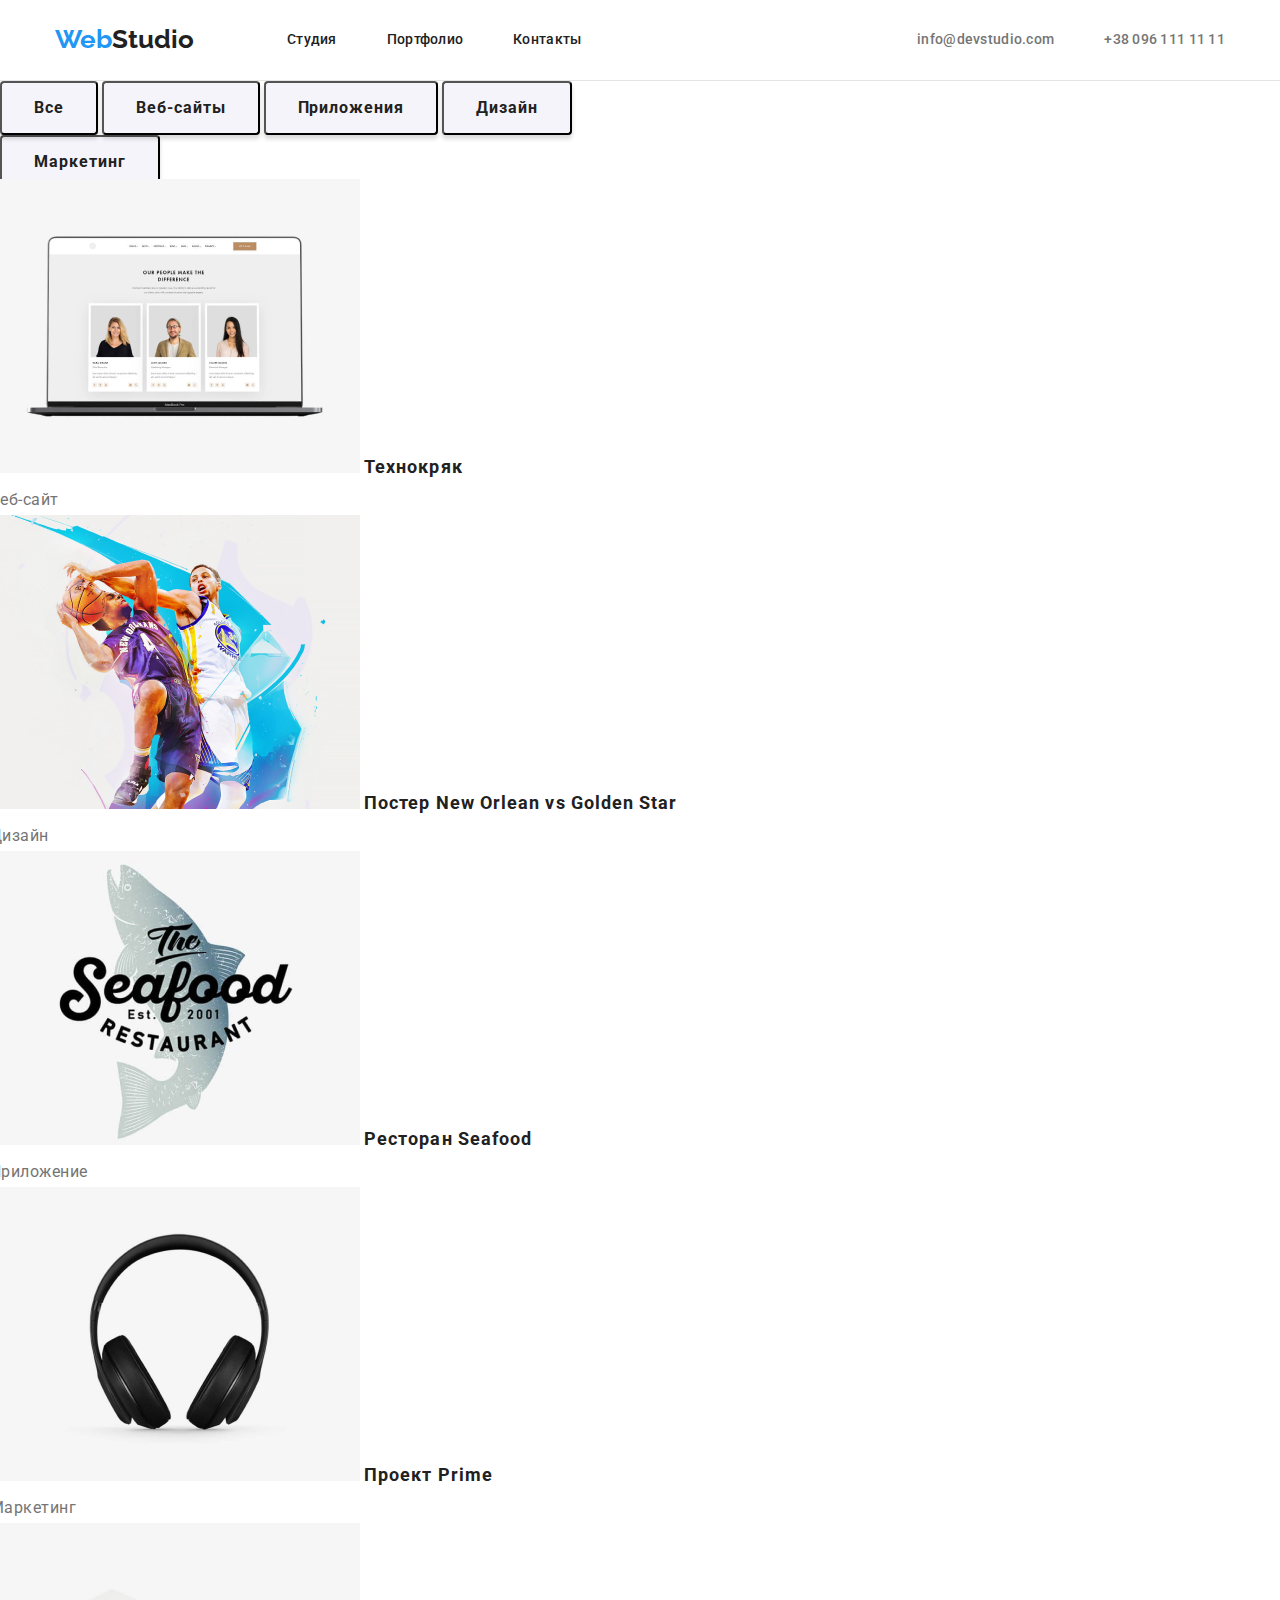
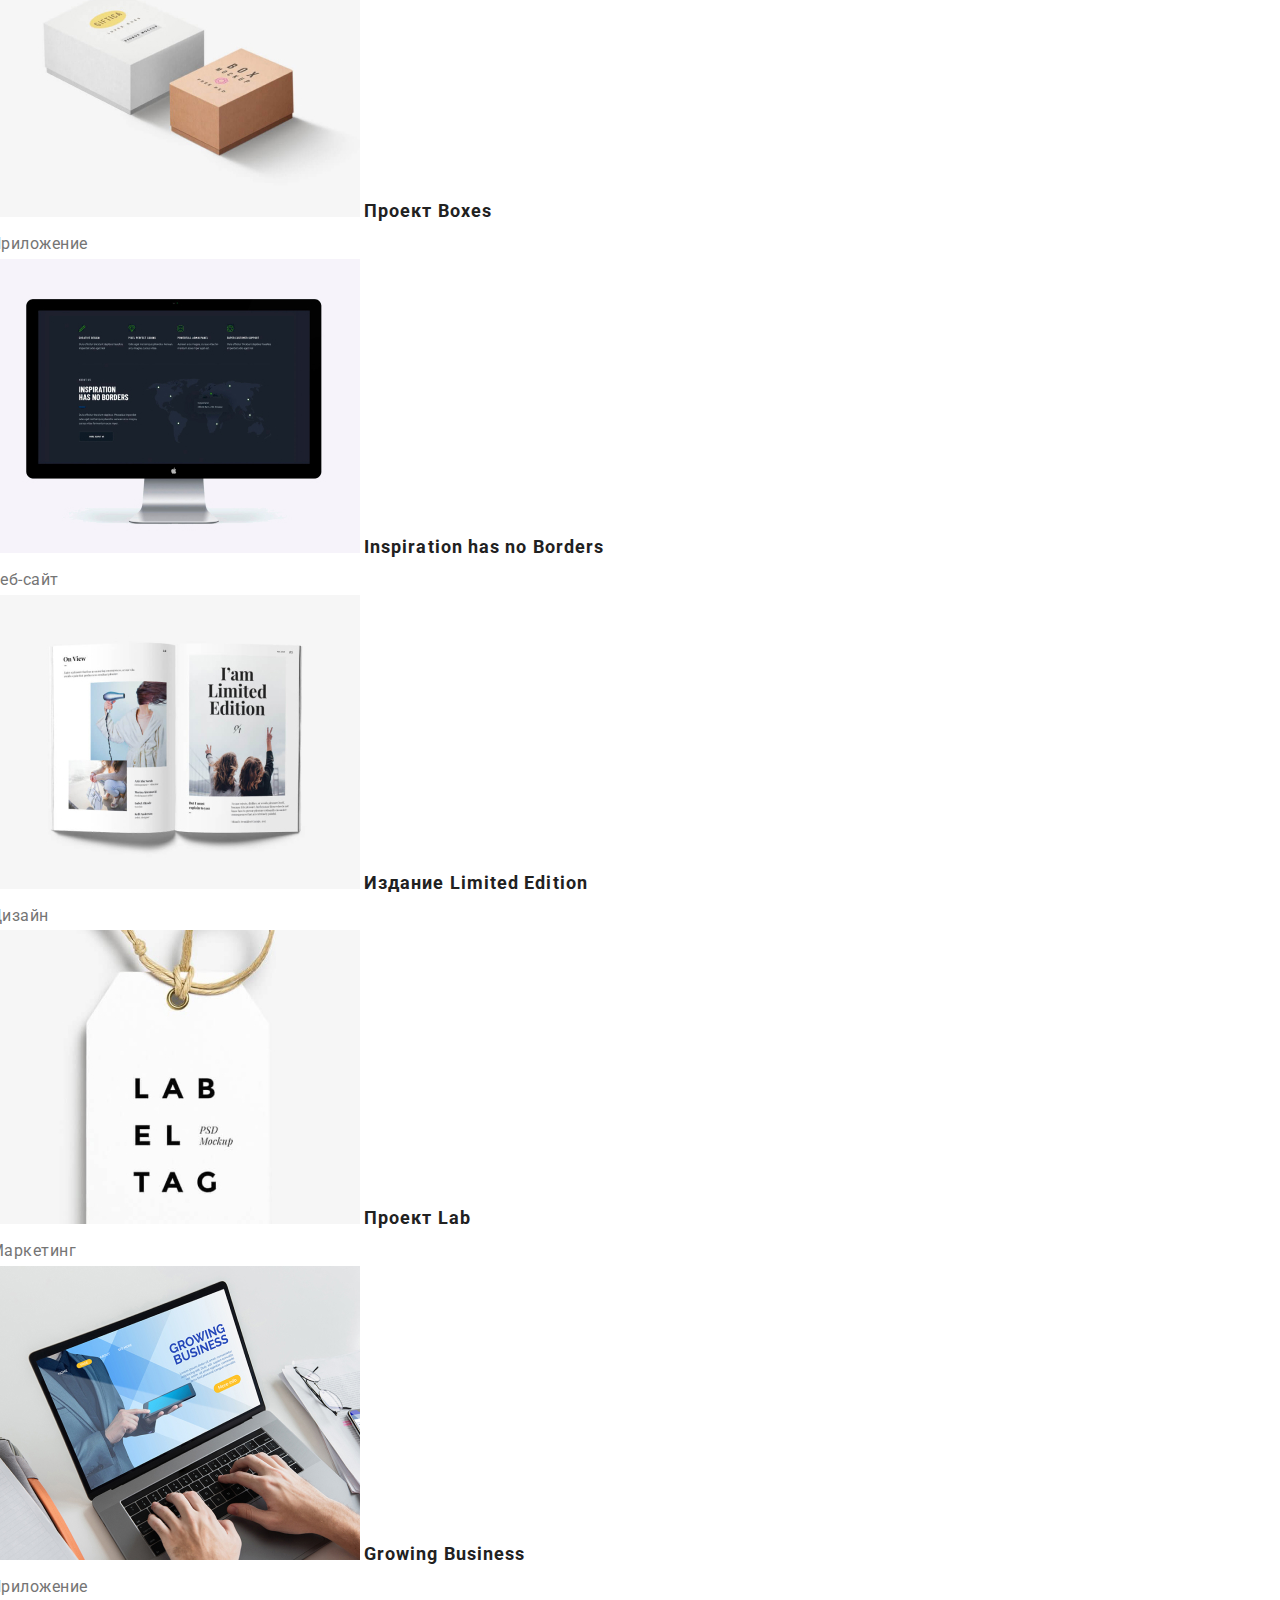
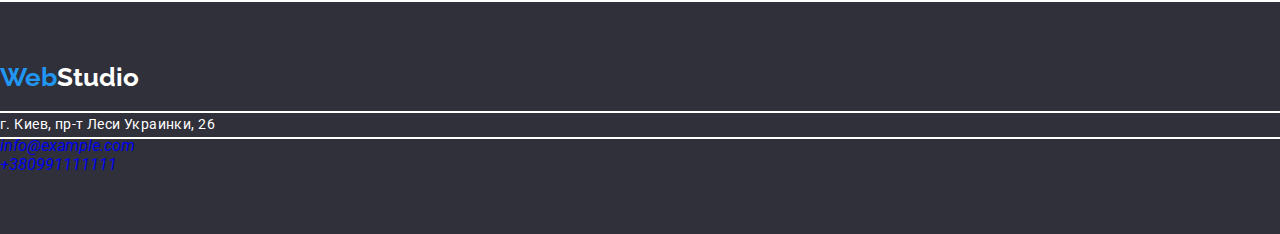
==== commit 8e497356: "Update portfolio.html" ====
--- a/portfolio.html
+++ b/portfolio.html
@@ -16,40 +16,46 @@
     />
   </head>
   <body>
-    <header>
-      <nav>
-        <a href="./index.html" class="logo-color"
-          >Web<span class="header-logo">Studio</span></a
-        >
+    <header class="header">
+      <div class="container">
+        <nav class="header-line">
+          <a href="./index.html" class="logo-color"
+            >Web<span class="header-logo">Studio</span></a
+          >
 
-        <ul class="site-nav list">
-          <li><a class="link" href="./index.html">Студия</a></li>
-          <li><a class="link" href="">Портфолио</a></li>
-          <li><a class="link" href="">Контакты</a></li>
+          <ul class="site-nav list">
+            <li class="item"><a class="link" href="./index.html">Студия</a></li>
+            <li class="item"><a class="link" href="">Портфолио</a></li>
+            <li class="item"><a class="link" href="">Контакты</a></li>
+          </ul>
+        </nav>
+
+        <ul class="site-contacts list">
+          <li class="item">
+            <a class="link" href="mailto:info@devstudio.com"
+              >info@devstudio.com</a
+            >
+          </li>
+          <li class="item">
+            <a class="link" href="tel:+380961111111">+38 096 111 11 11</a>
+          </li>
         </ul>
-      </nav>
-
-      <ul class="site-contacts list">
-        <li>
-          <a class="link" href="mailto:info@devstudio.com"
-            >info@devstudio.com</a
-          >
-        </li>
-        <li><a class="link" href="tel:+380961111111">+380961111111</a></li>
-      </ul>
+      </div>
     </header>
 
     <main>
       <section>
         <ul class="buttons list">
-          <li><button type="button" class="btn-portfolio">Все</button></li>
-          <li>
+          <li class="btn">
+            <button type="button" class="btn-portfolio">Все</button>
+          </li>
+          <li class="btn">
             <button type="button" class="btn-portfolio">Веб-сайты</button>
           </li>
-          <li>
+          <li class="btn">
             <button type="button" class="btn-portfolio">Приложения</button>
           </li>
-          <li><button type="button" class="btn-portfolio">Дизайн</button></li>
+          <li class="btn"><button type="button" class="btn-portfolio">Дизайн</button></li>
           <li>
             <button type="button" class="btn-portfolio">Маркетинг</button>
           </li>
--- a/css/styles.css
+++ b/css/styles.css
@@ -25,10 +25,14 @@
 h3,
 h4,
 h5,
-h6,
-ul {
+h6 {
   margin-top: 0;
   margin-bottom: 0;
+}
+
+ul {
+  margin: 0;
+  padding-left: 0;
 }
 
 .container {
@@ -50,10 +54,8 @@
 /* Header */
 
 .header {
-  padding: 24px 215px 25px 215px;
-  border-bottom: 1px;
-  border-inline: solid;
-  border-color: #e5e5e5;
+  padding: 24px 0 25px;
+  border-bottom: 1px solid #e5e5e5;
 }
 
 .header .container {
@@ -145,7 +147,7 @@
   padding-bottom: 200px;
   text-align: center;
   align-items: center;
-  /*margin-bottom: 94px;*/
+  margin-bottom: 94px;
 }
 
 .hero-title {
@@ -208,15 +210,20 @@
 }
 
 .features {
-  padding: 94px 0 47px 0;
+  padding: 0 0 94px 0;
+  outline-style: solid 2px green;
 }
 
 .features .list {
   display: flex;
+  padding-bottom: 0px;
 }
 
 .features .features-el:not(:last-child) {
   margin-right: 30px;
+}
+.features-el {
+  outline: tomato 2px solid;
 }
 
 .features .title {
@@ -248,6 +255,10 @@
 
 .work .list {
   display: flex;
+}
+
+.work-el {
+  align-items: center;
 }
 
 .work .title {
@@ -335,12 +346,18 @@
   display: inline-block;
   margin-top: 0;
   margin-bottom: 20px;
+  padding-right: auto;
 }
 
 .footer-logo-color {
   font-weight: bold;
   color: var(--white-color);
 }
+
+.footer .list {
+  margin: 0px;
+}
+
 .adress {
   font-style: normal;
   font-weight: normal;
@@ -348,14 +365,16 @@
   line-height: 1.7;
   letter-spacing: 0.03em;
   color: var(--white-color);
+  display: block;
   margin: 0;
-}
-
-.adress .adress-el:not(:last-child) {
+  outline: 2px solid white;
+}
+
+.adress-el:not(:last-child) {
   margin: 0 0 9px;
 }
 
-.footer-mail {
+/*.footer-mail {
   font-style: normal;
   font-weight: 400;
   font-size: 14px;
@@ -364,14 +383,16 @@
   color: var(--footer-color);
   text-decoration: none;
   display: block;
-}
+  margin-bottom: 0;
+  outline: 2px solid white;
+}*/
 
 .footer-mail:focus,
 .footer-mail:hover {
   color: var(--accent-color);
 }
 
-.footer-tel {
+.footer-adress {
   font-style: normal;
   font-weight: 400;
   font-size: 14px;
@@ -379,6 +400,9 @@
   letter-spacing: 0.03em;
   color: var(--footer-color);
   text-decoration: none;
+  display: block;
+  margin: 0;
+  outline: 2px solid white;
 }
 
 .footer-tel:focus,
@@ -387,6 +411,32 @@
 }
 
 /* Portfolio CSS */
+
+.portfolio {
+  padding: 94px 0;
+}
+
+/*.site-nav .item {
+  font-weight: 500;
+  font-size: 14px;
+  line-height: 1.14;
+  letter-spacing: 0.02em;
+  color: var(--primary-text-color);
+  margin: 32 auto 32 auto;
+  display: block;
+  text-decoration: none;
+}*/
+
+.buttons .list {
+  justify-content: center;
+  /*padding: 94px 0 50px 0;*/
+  padding-bottom: 34px;
+}
+
+.btn {
+  display: inline-block;
+  padding: 0;
+}
 
 .card-set {
   display: flex;
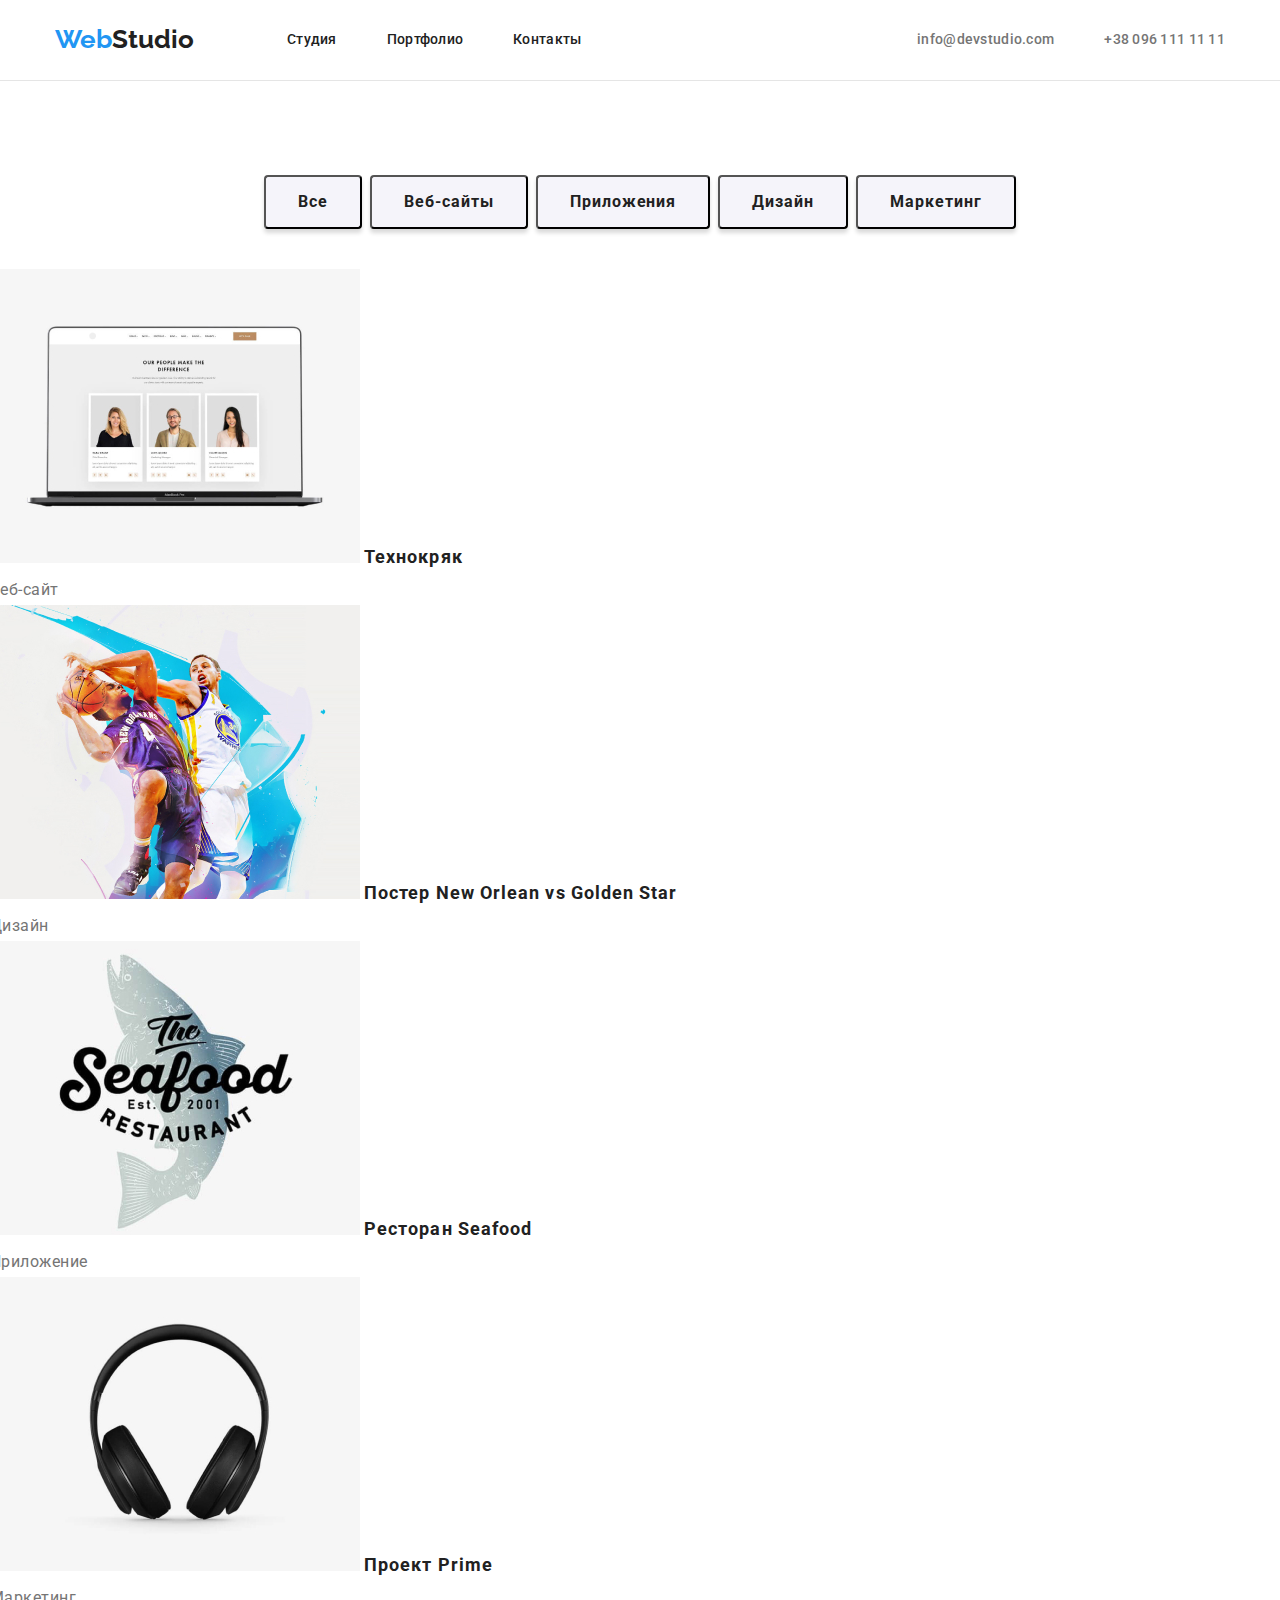
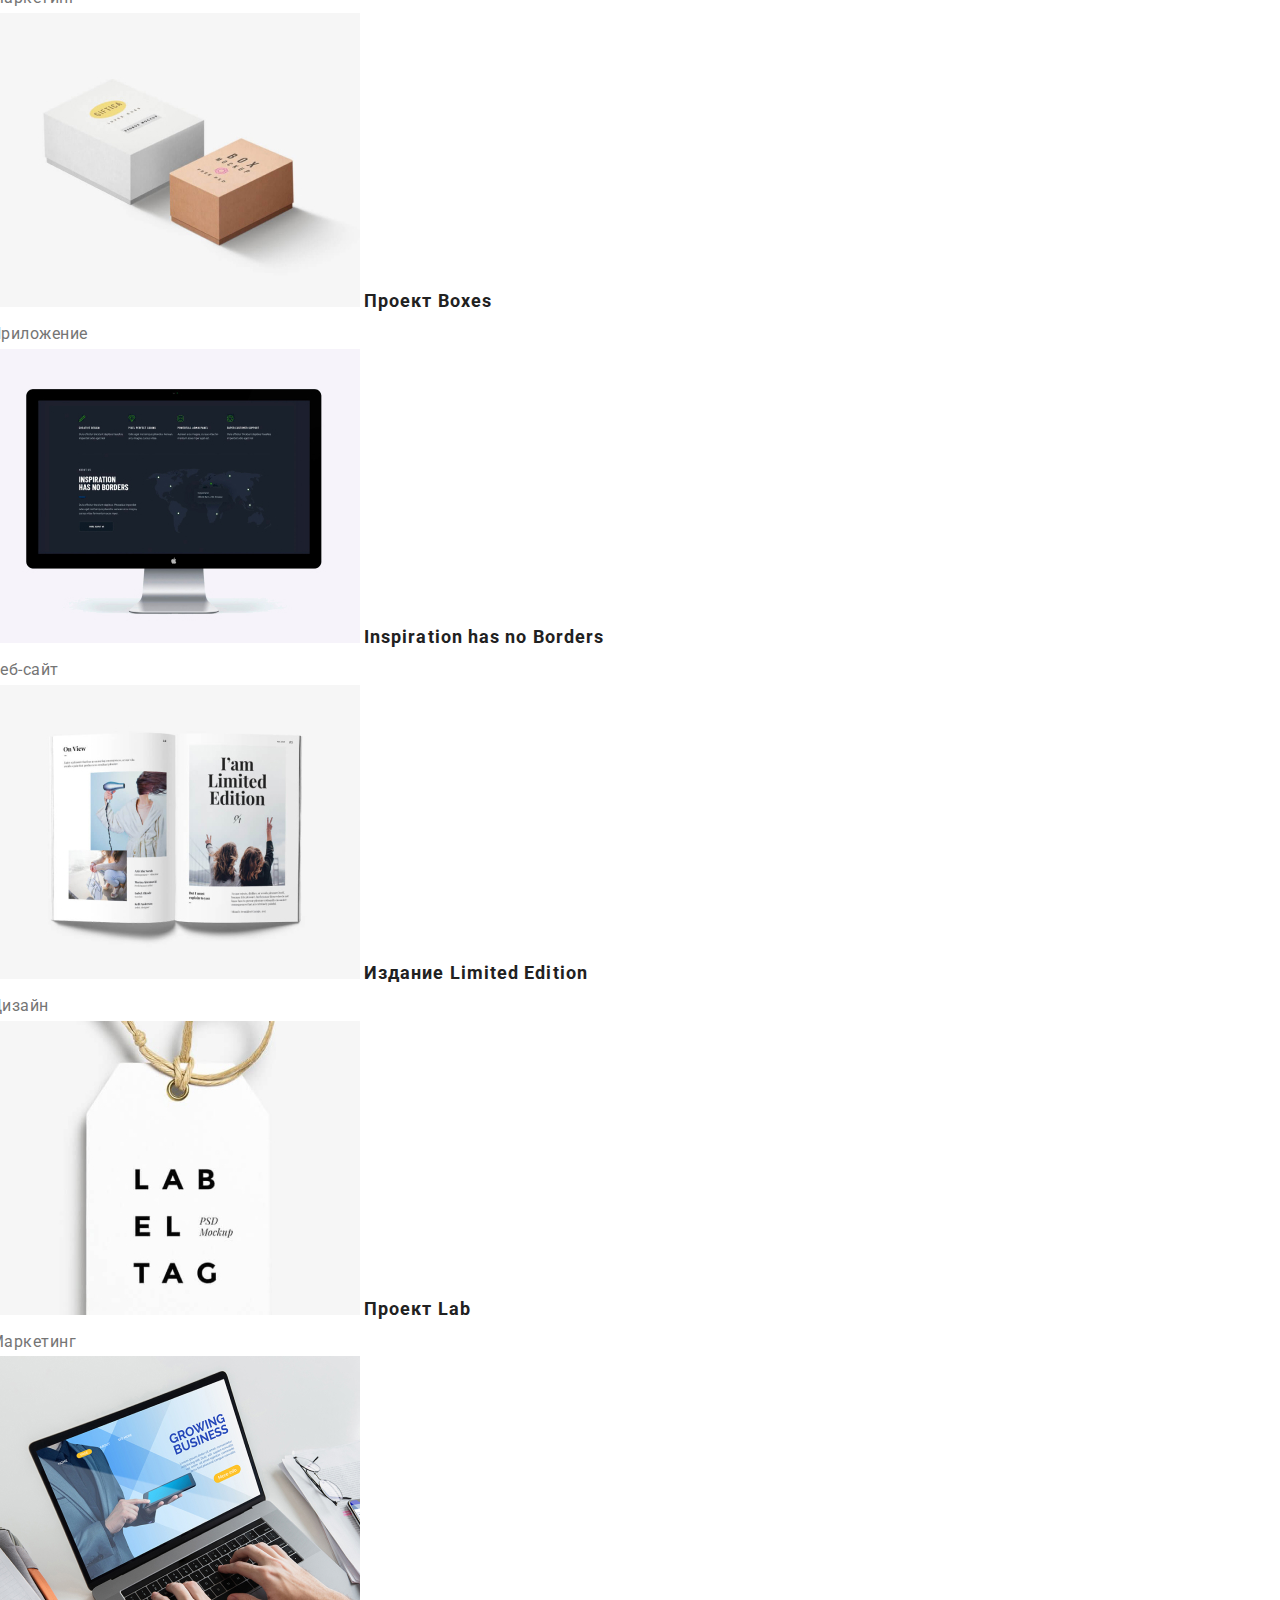
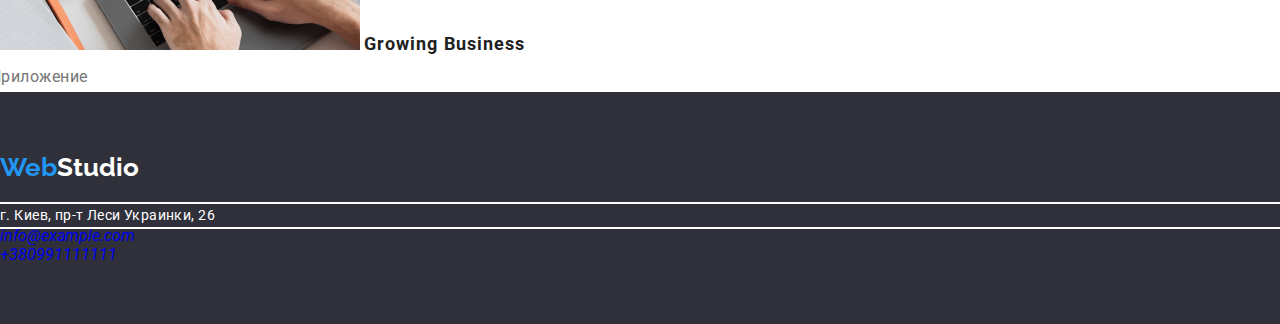
==== commit 230caa8f: "Update portfolio.html" ====
--- a/portfolio.html
+++ b/portfolio.html
@@ -45,20 +45,24 @@
 
     <main>
       <section>
-        <ul class="buttons list">
-          <li class="btn">
-            <button type="button" class="btn-portfolio">Все</button>
-          </li>
-          <li class="btn">
-            <button type="button" class="btn-portfolio">Веб-сайты</button>
-          </li>
-          <li class="btn">
-            <button type="button" class="btn-portfolio">Приложения</button>
-          </li>
-          <li class="btn"><button type="button" class="btn-portfolio">Дизайн</button></li>
-          <li>
-            <button type="button" class="btn-portfolio">Маркетинг</button>
-          </li>
+          <div class="container">
+            <ul class="buttons-list list">
+            <li class="btn">
+                <button type="button" class="btn-portfolio">Все</button>
+            </li>
+            <li class="btn">
+                <button type="button" class="btn-portfolio">Веб-сайты</button>
+            </li>
+            <li class="btn">
+                <button type="button" class="btn-portfolio">Приложения</button>
+            </li>
+            <li class="btn">
+                <button type="button" class="btn-portfolio">Дизайн</button>
+            </li>
+            <li class="btn">
+                <button type="button" class="btn-portfolio">Маркетинг</button>
+            </li>
+          </div>
         </ul>
 
         <div class="card-set">
--- a/css/styles.css
+++ b/css/styles.css
@@ -427,15 +427,24 @@
   text-decoration: none;
 }*/
 
-.buttons .list {
+.buttons-list {
+  display: flex;
   justify-content: center;
-  /*padding: 94px 0 50px 0;*/
-  padding-bottom: 34px;
+  padding: 94px 0 50px 0;
+}
+
+.buttons-list .btn:not(:last-child) {
+  margin-right: 8px;
 }
 
 .btn {
-  display: inline-block;
+  /*padding-bottom: 94px;
+
+  display: inline-flex;
   padding: 0;
+  /* align-items: center;
+  align-content: center;
+  justify-content: center;*/
 }
 
 .card-set {
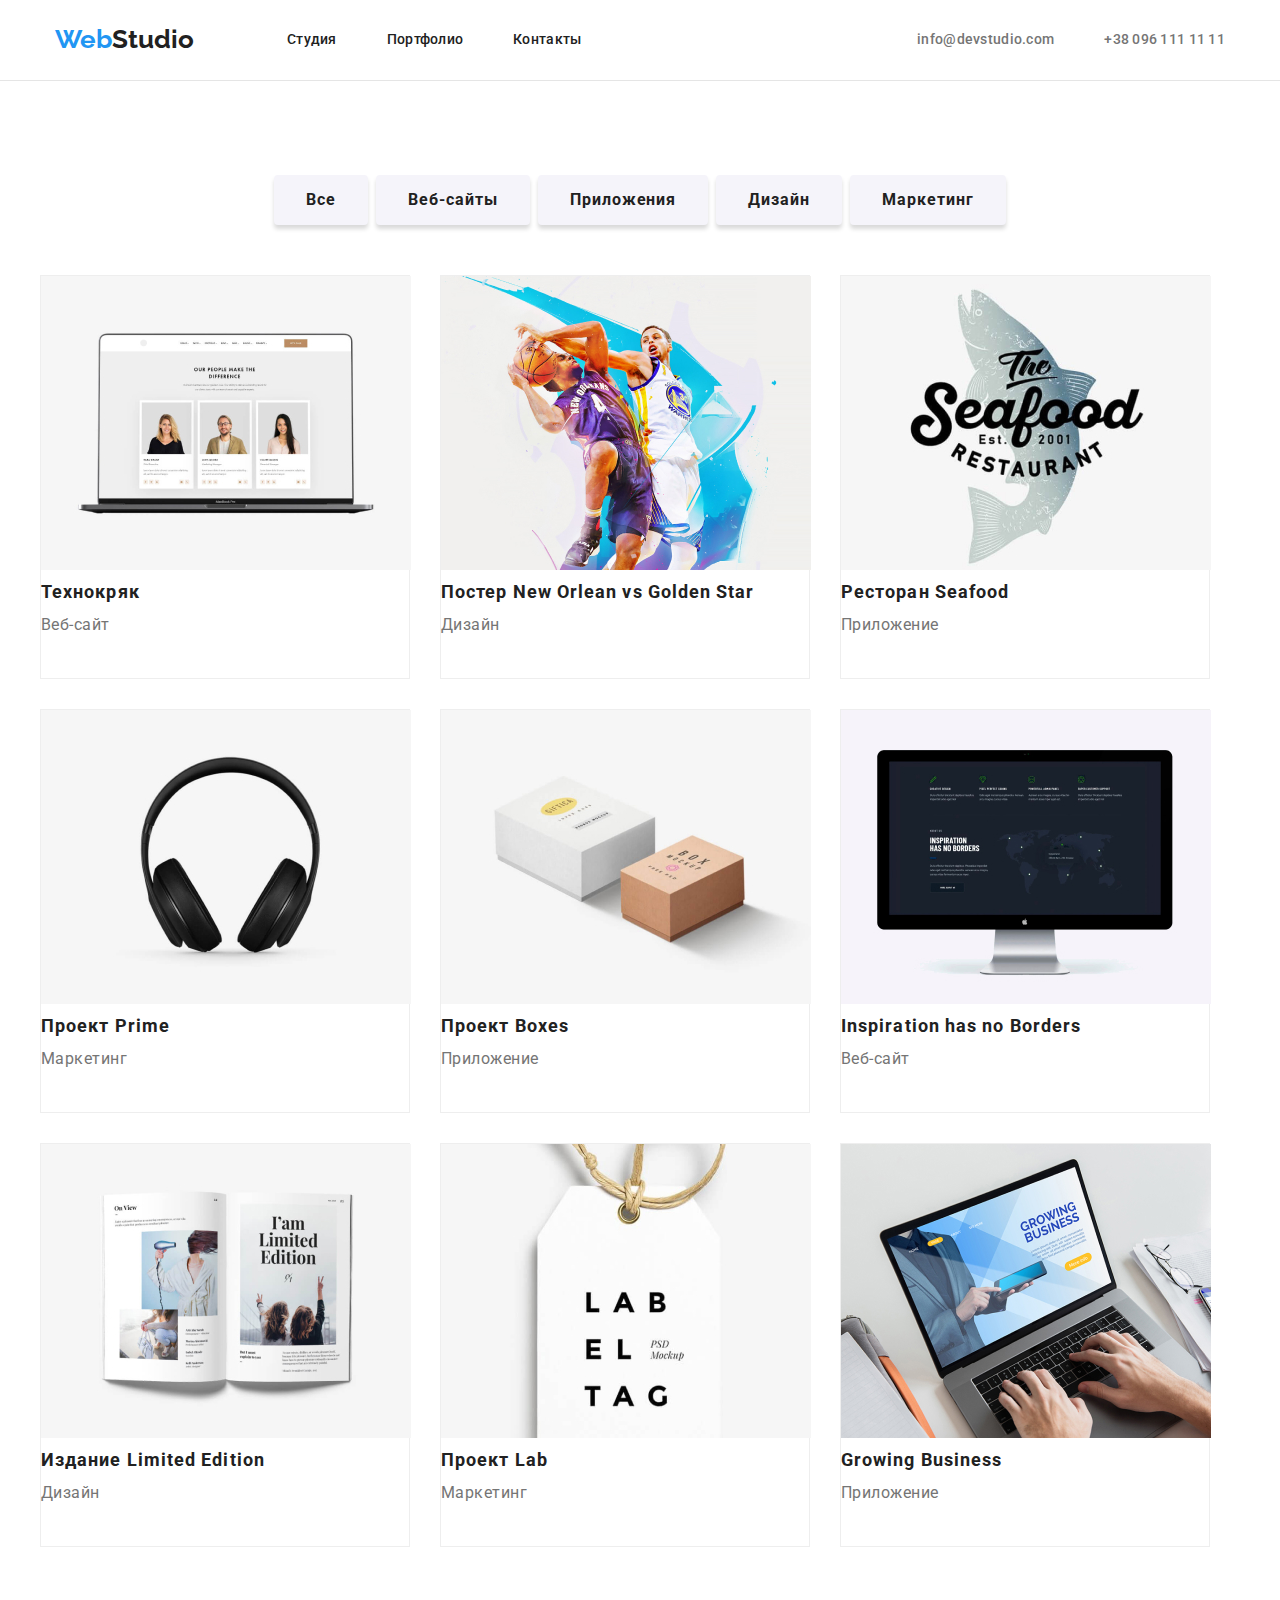
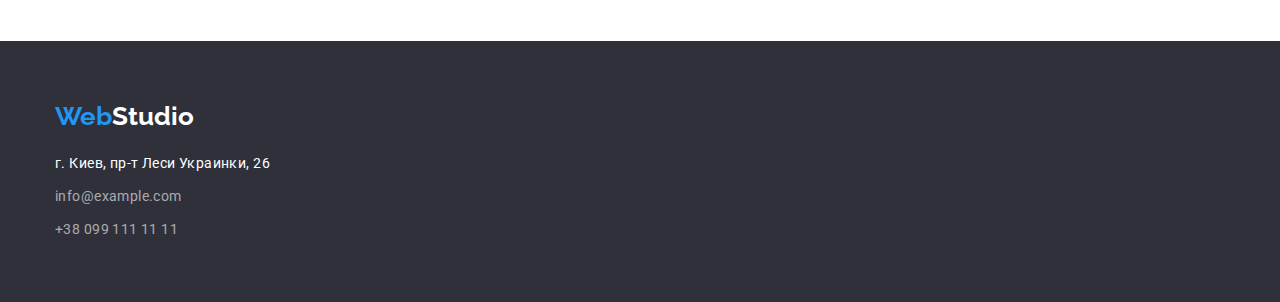
==== commit 304b9072: "Update portfolio.html" ====
--- a/portfolio.html
+++ b/portfolio.html
@@ -45,141 +45,145 @@
 
     <main>
       <section>
-          <div class="container">
-            <ul class="buttons-list list">
+        <div class="container">
+          <ul class="buttons-list list">
             <li class="btn">
-                <button type="button" class="btn-portfolio">Все</button>
+              <button type="button" class="btn-portfolio">Все</button>
             </li>
             <li class="btn">
-                <button type="button" class="btn-portfolio">Веб-сайты</button>
+              <button type="button" class="btn-portfolio">Веб-сайты</button>
             </li>
             <li class="btn">
-                <button type="button" class="btn-portfolio">Приложения</button>
+              <button type="button" class="btn-portfolio">Приложения</button>
             </li>
             <li class="btn">
-                <button type="button" class="btn-portfolio">Дизайн</button>
+              <button type="button" class="btn-portfolio">Дизайн</button>
             </li>
             <li class="btn">
-                <button type="button" class="btn-portfolio">Маркетинг</button>
-            </li>
-          </div>
-        </ul>
-
-        <div class="card-set">
-          <ul class="list">
-            <li class="item">
-              <img
-                src="./images/технокряк.jpg"
-                alt="веб-сайт"
-                width="370"
-                height="294"
-              />
-              <a class="item-work" href="">Технокряк</a>
-              <p class="text-work">Веб-сайт</p>
-            </li>
-            <li class="item">
-              <img
-                src="./images/постер.jpg"
-                alt="постер New Orlean vs Golden Star"
-                width="370"
-                height="294"
-              />
-              <a class="item-work" href="">Постер New Orlean vs Golden Star</a>
-              <p class="text-work">Дизайн</p>
-            </li>
-            <li class="item">
-              <img
-                src="./images/ресторан.jpg"
-                alt="ресторан Seafood"
-                width="370"
-                height="294"
-              />
-              <a class="item-work" href="">Ресторан Seafood</a>
-              <p class="text-work">Приложение</p>
-            </li>
-
-            <li class="item">
-              <img
-                src="./images/проект_prime.jpg"
-                alt="проект проект Prime"
-                width="370"
-                height="294"
-              />
-              <a class="item-work" href="">Проект Prime</a>
-              <p class="text-work">Маркетинг</p>
-            </li>
-            <li class="item">
-              <img
-                src="./images/проект_boxes.jpg"
-                alt="проект boxes"
-                width="370"
-                height="294"
-              />
-              <a class="item-work" href="">Проект Boxes</a>
-              <p class="text-work">Приложение</p>
-            </li>
-            <li class="item">
-              <img
-                src="./images/inspiration.jpg"
-                alt="веб-сайт"
-                width="370"
-                height="294"
-              />
-              <a class="item-work" href="">Inspiration has no Borders</a>
-              <p class="text-work">Веб-сайт</p>
-            </li>
-            <li class="item">
-              <img
-                src="./images/издание.jpg"
-                alt="Дизайн в издании Limited Edition"
-                width="370"
-                height="294"
-              />
-              <a class="item-work" href="">Издание Limited Edition</a>
-              <p class="text-work">Дизайн</p>
-            </li>
-            <li class="item">
-              <img
-                src="./images/проект_lab.jpg"
-                alt="маркетинг в проекте Lab"
-                width="370"
-                height="294"
-              />
-              <a class="item-work" href="">Проект Lab</a>
-              <p class="text-work">Маркетинг</p>
-            </li>
-            <li class="item">
-              <img
-                src="./images/growing.jpg"
-                alt="Приложение Growing Business"
-                width="370"
-                height="294"
-              />
-              <a class="item-work" href="">Growing Business</a>
-              <p class="text-work">Приложение</p>
+              <button type="button" class="btn-portfolio">Маркетинг</button>
             </li>
           </ul>
         </div>
+
+        <ul class="card-set list">
+          <li class="card-item">
+            <img
+              src="./images/технокряк.jpg"
+              alt="веб-сайт"
+              width="370"
+              height="294"
+            />
+            <a class="item-work" href="">Технокряк</a>
+            <p class="text-work">Веб-сайт</p>
+          </li>
+          <li class="card-item">
+            <img
+              src="./images/постер.jpg"
+              alt="постер New Orlean vs Golden Star"
+              width="370"
+              height="294"
+            />
+            <a class="item-work" href="">Постер New Orlean vs Golden Star</a>
+            <p class="text-work">Дизайн</p>
+          </li>
+          <li class="card-item">
+            <img
+              src="./images/ресторан.jpg"
+              alt="ресторан Seafood"
+              width="370"
+              height="294"
+            />
+            <a class="item-work" href="">Ресторан Seafood</a>
+            <p class="text-work">Приложение</p>
+          </li>
+
+          <li class="card-item">
+            <img
+              src="./images/проект_prime.jpg"
+              alt="проект проект Prime"
+              width="370"
+              height="294"
+            />
+            <a class="item-work" href="">Проект Prime</a>
+            <p class="text-work">Маркетинг</p>
+          </li>
+          <li class="card-item">
+            <img
+              src="./images/проект_boxes.jpg"
+              alt="проект boxes"
+              width="370"
+              height="294"
+            />
+            <a class="item-work" href="">Проект Boxes</a>
+            <p class="text-work">Приложение</p>
+          </li>
+          <li class="card-item">
+            <img
+              src="./images/inspiration.jpg"
+              alt="веб-сайт"
+              width="370"
+              height="294"
+            />
+            <a class="item-work" href="">Inspiration has no Borders</a>
+            <p class="text-work">Веб-сайт</p>
+          </li>
+          <li class="card-item">
+            <img
+              src="./images/издание.jpg"
+              alt="Дизайн в издании Limited Edition"
+              width="370"
+              height="294"
+            />
+            <a class="item-work" href="">Издание Limited Edition</a>
+            <p class="text-work">Дизайн</p>
+          </li>
+          <li class="card-item">
+            <img
+              src="./images/проект_lab.jpg"
+              alt="маркетинг в проекте Lab"
+              width="370"
+              height="294"
+            />
+            <a class="item-work" href="">Проект Lab</a>
+            <p class="text-work">Маркетинг</p>
+          </li>
+          <li class="card-item">
+            <img
+              src="./images/growing.jpg"
+              alt="Приложение Growing Business"
+              width="370"
+              height="294"
+            />
+            <a class="item-work" href="">Growing Business</a>
+            <p class="text-work">Приложение</p>
+          </li>
+        </ul>
       </section>
     </main>
 
     <footer>
-      <a href="./index.html" class="footer-logo"
-        >Web<span class="footer-logo-color">Studio</span></a
-      >
-      <address>
-        <p class="adress">г. Киев, пр-т Леси Украинки, 26</p>
-        <ul class="list">
-          <li>
-            <a class="footer-mail" href="mailto:info@example.com"
-              >info@example.com</a
-            >
-          </li>
-          <li>
-            <a class="footer-tel" href="tel:+380991111111">+380991111111</a>
-          </li>
-        </ul>
-      </address>
+      <div class="container">
+        <a href="./index.html" class="footer-logo"
+          >Web<span class="footer-logo-color">Studio</span></a
+        >
+        <address>
+          <ul class="footer list">
+            <li class="adress-el">
+              <a class="adress" href="">г. Киев, пр-т Леси Украинки, 26</a>
+            </li>
+            <li class="adress-el">
+              <a class="footer-adress" href="mailto:info@example.com"
+                >info@example.com</a
+              >
+            </li>
+            <li class="adress-el">
+              <a class="footer-adress" href="tel:+380991111111"
+                >+38 099 111 11 11</a
+              >
+            </li>
+          </ul>
+        </address>
+      </div>
     </footer>
   </body>
 </html>
--- a/css/styles.css
+++ b/css/styles.css
@@ -82,10 +82,6 @@
   color: var(--accent-color);
   display: flex;
   margin-right: 93px;
-  /*padding-left: 215px;*/
-  /*width: 145px;
-  height: 31px;*/
-  /*padding: 24px 0 25px 215px;*/
 }
 
 .header-line {
@@ -222,9 +218,6 @@
 .features .features-el:not(:last-child) {
   margin-right: 30px;
 }
-.features-el {
-  outline: tomato 2px solid;
-}
 
 .features .title {
   margin-top: 0;
@@ -367,25 +360,11 @@
   color: var(--white-color);
   display: block;
   margin: 0;
-  outline: 2px solid white;
 }
 
 .adress-el:not(:last-child) {
   margin: 0 0 9px;
 }
-
-/*.footer-mail {
-  font-style: normal;
-  font-weight: 400;
-  font-size: 14px;
-  line-height: 1.7em;
-  letter-spacing: 0.03em;
-  color: var(--footer-color);
-  text-decoration: none;
-  display: block;
-  margin-bottom: 0;
-  outline: 2px solid white;
-}*/
 
 .footer-mail:focus,
 .footer-mail:hover {
@@ -402,7 +381,6 @@
   text-decoration: none;
   display: block;
   margin: 0;
-  outline: 2px solid white;
 }
 
 .footer-tel:focus,
@@ -416,17 +394,6 @@
   padding: 94px 0;
 }
 
-/*.site-nav .item {
-  font-weight: 500;
-  font-size: 14px;
-  line-height: 1.14;
-  letter-spacing: 0.02em;
-  color: var(--primary-text-color);
-  margin: 32 auto 32 auto;
-  display: block;
-  text-decoration: none;
-}*/
-
 .buttons-list {
   display: flex;
   justify-content: center;
@@ -437,30 +404,42 @@
   margin-right: 8px;
 }
 
-.btn {
-  /*padding-bottom: 94px;
-
-  display: inline-flex;
-  padding: 0;
-  /* align-items: center;
-  align-content: center;
-  justify-content: center;*/
+.btn-portfolio {
+  border: 0px;
 }
 
 .card-set {
+  width: 1230px;
+  padding-bottom: 94px;
+  padding-left: 15px;
+  padding-right: 15px;
+  margin-left: auto;
+  margin-right: auto;
   display: flex;
   flex-wrap: wrap;
-  margin-left: -10px;
-  margin-top: -10px;
-}
-
-/*.item {
-  margin-left: 10px;
-  margin-top: 10px;
-  flex-basis: calc((100%-30px) / 3);
-}*/
+}
+
+.card-item {
+  /* width: calc((100% - 60px) / 3);*/
+  margin-right: 30px;
+  border: 1px solid #eeeeee;
+  margin-bottom: 30px;
+  width: 370px;
+  height: 404px;
+}
+
+.card-item:nth-child(3n) {
+  margin-right: 0;
+}
+
+.card-item:nth-last-child(-n + 3) {
+  margin-bottom: 0;
+}
 
 .item-work {
+  margin-top: 20px;
+  margin-bottom: 0;
+
   font-weight: 700;
   font-size: 18px;
   line-height: 2;
@@ -469,6 +448,9 @@
 }
 
 .text-work {
+  margin-top: 0;
+  margin-bottom: 0;
+
   font-weight: 400;
   font-size: 16px;
   line-height: 1.87em;
